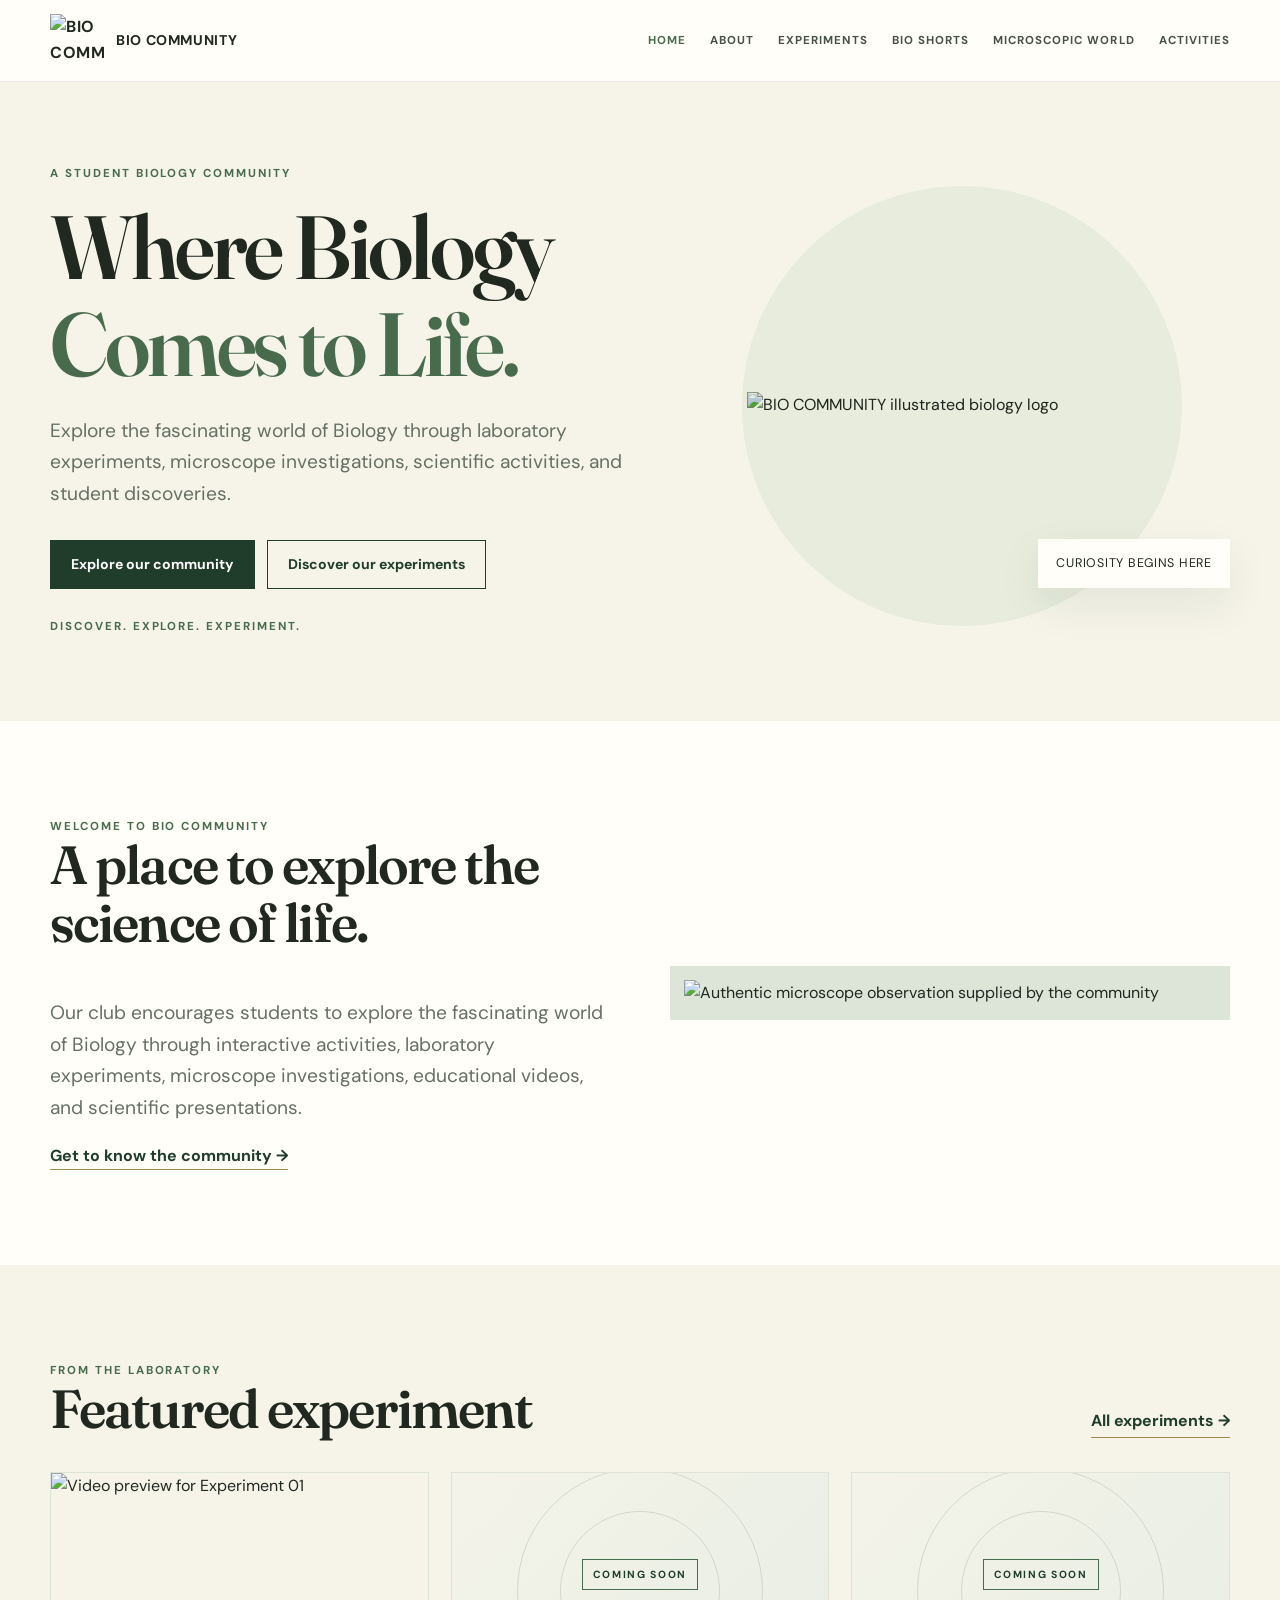
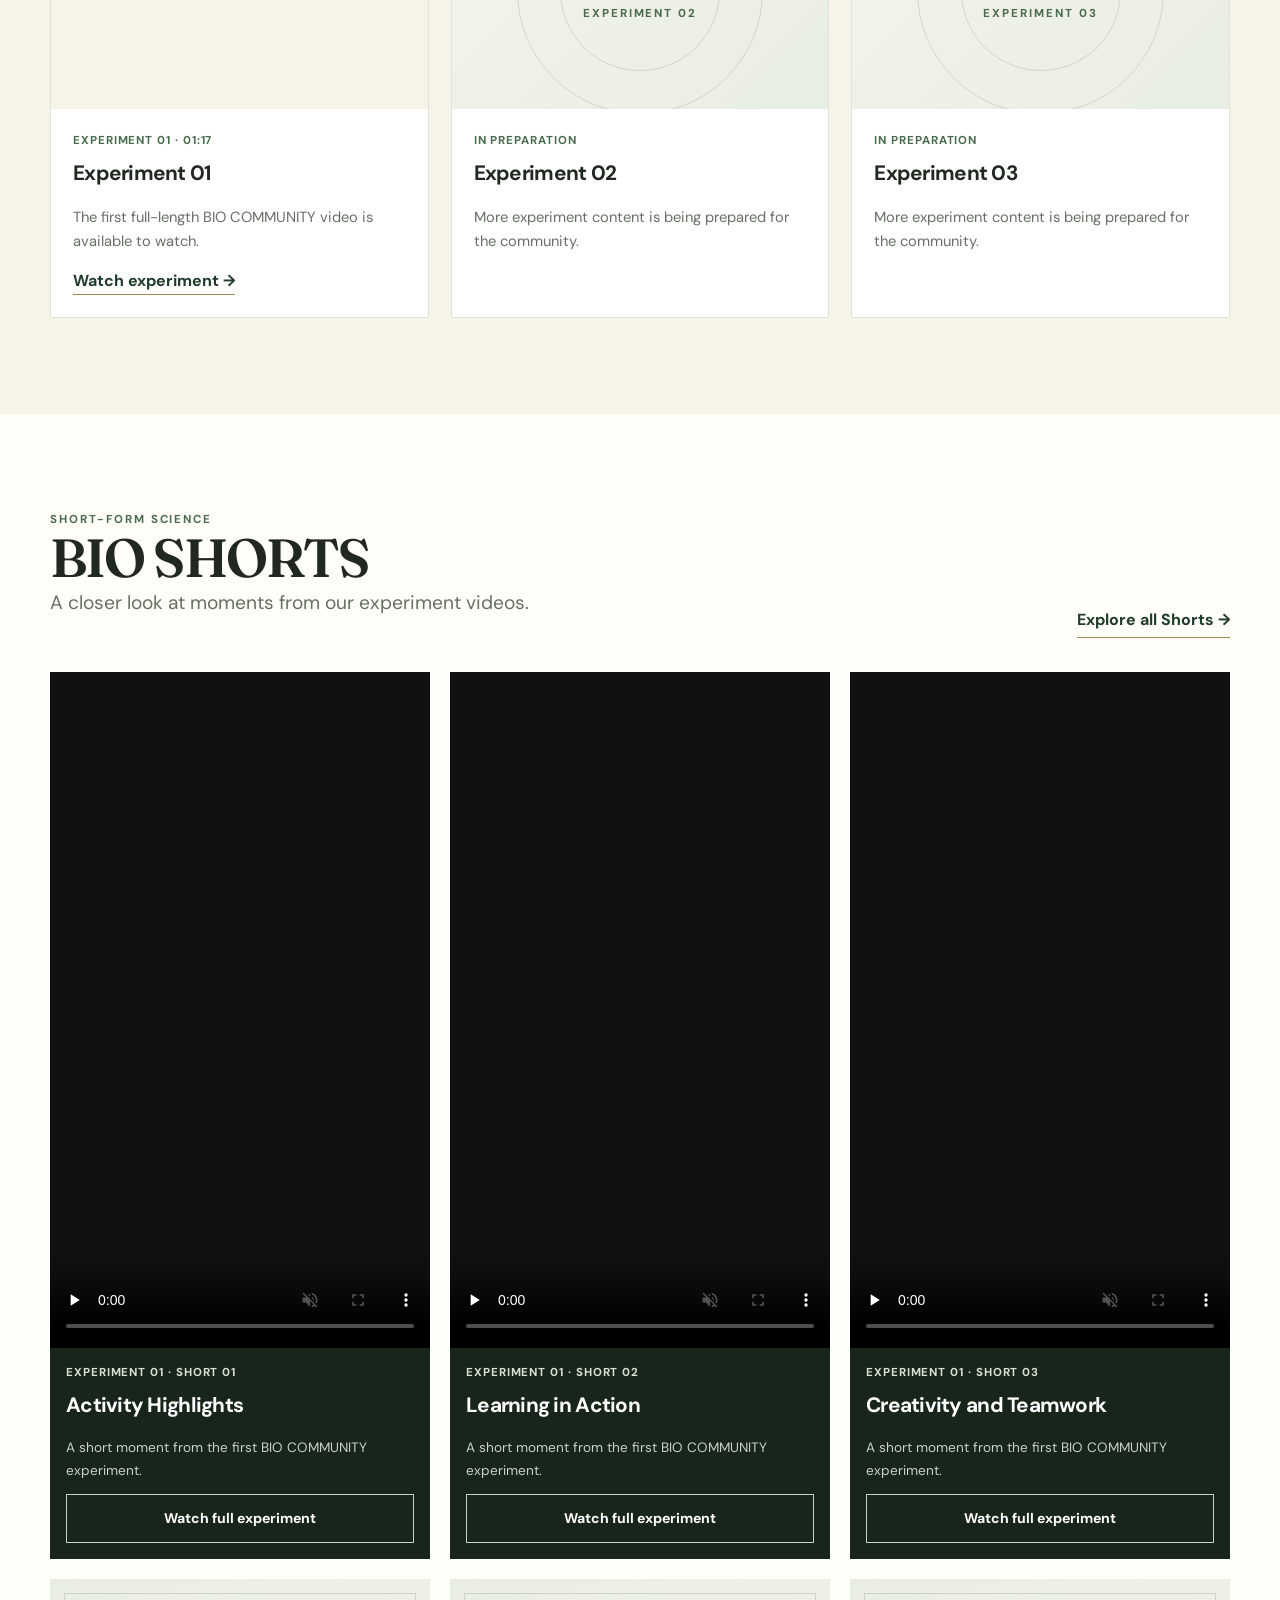
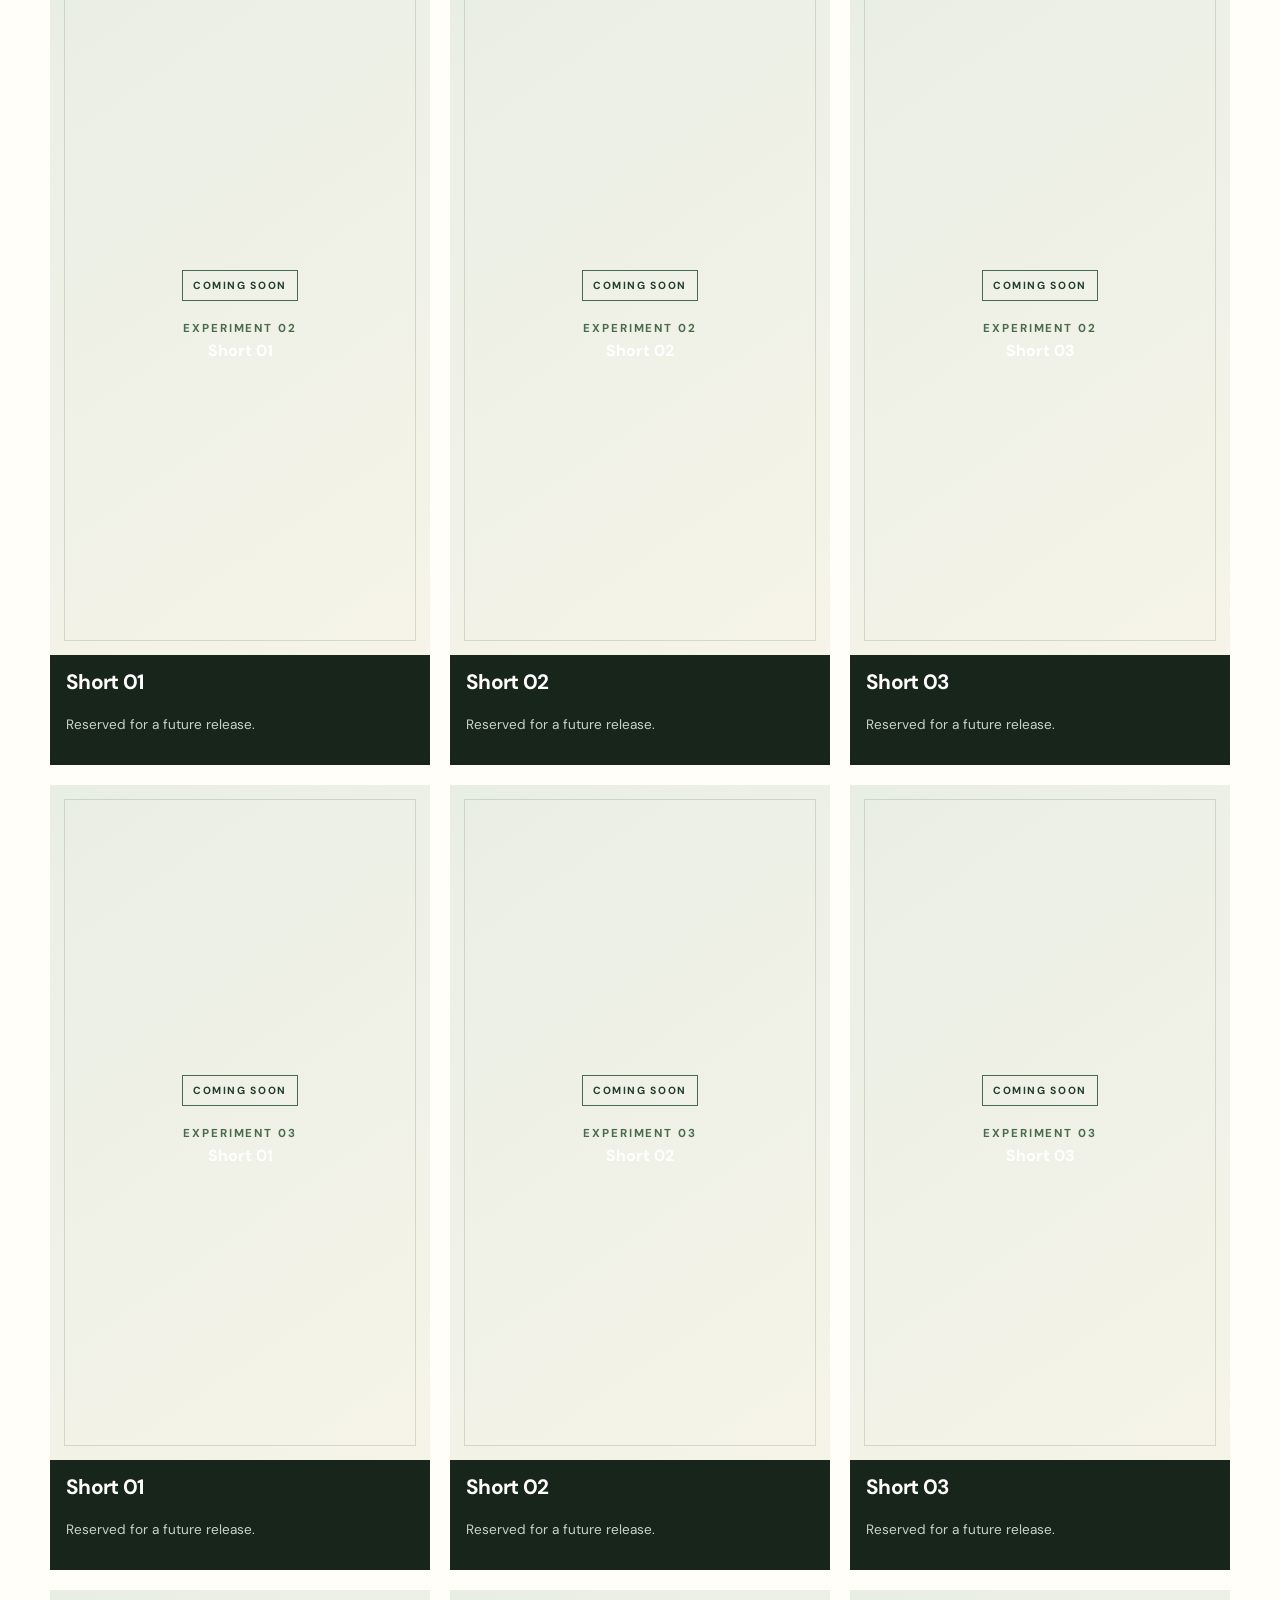
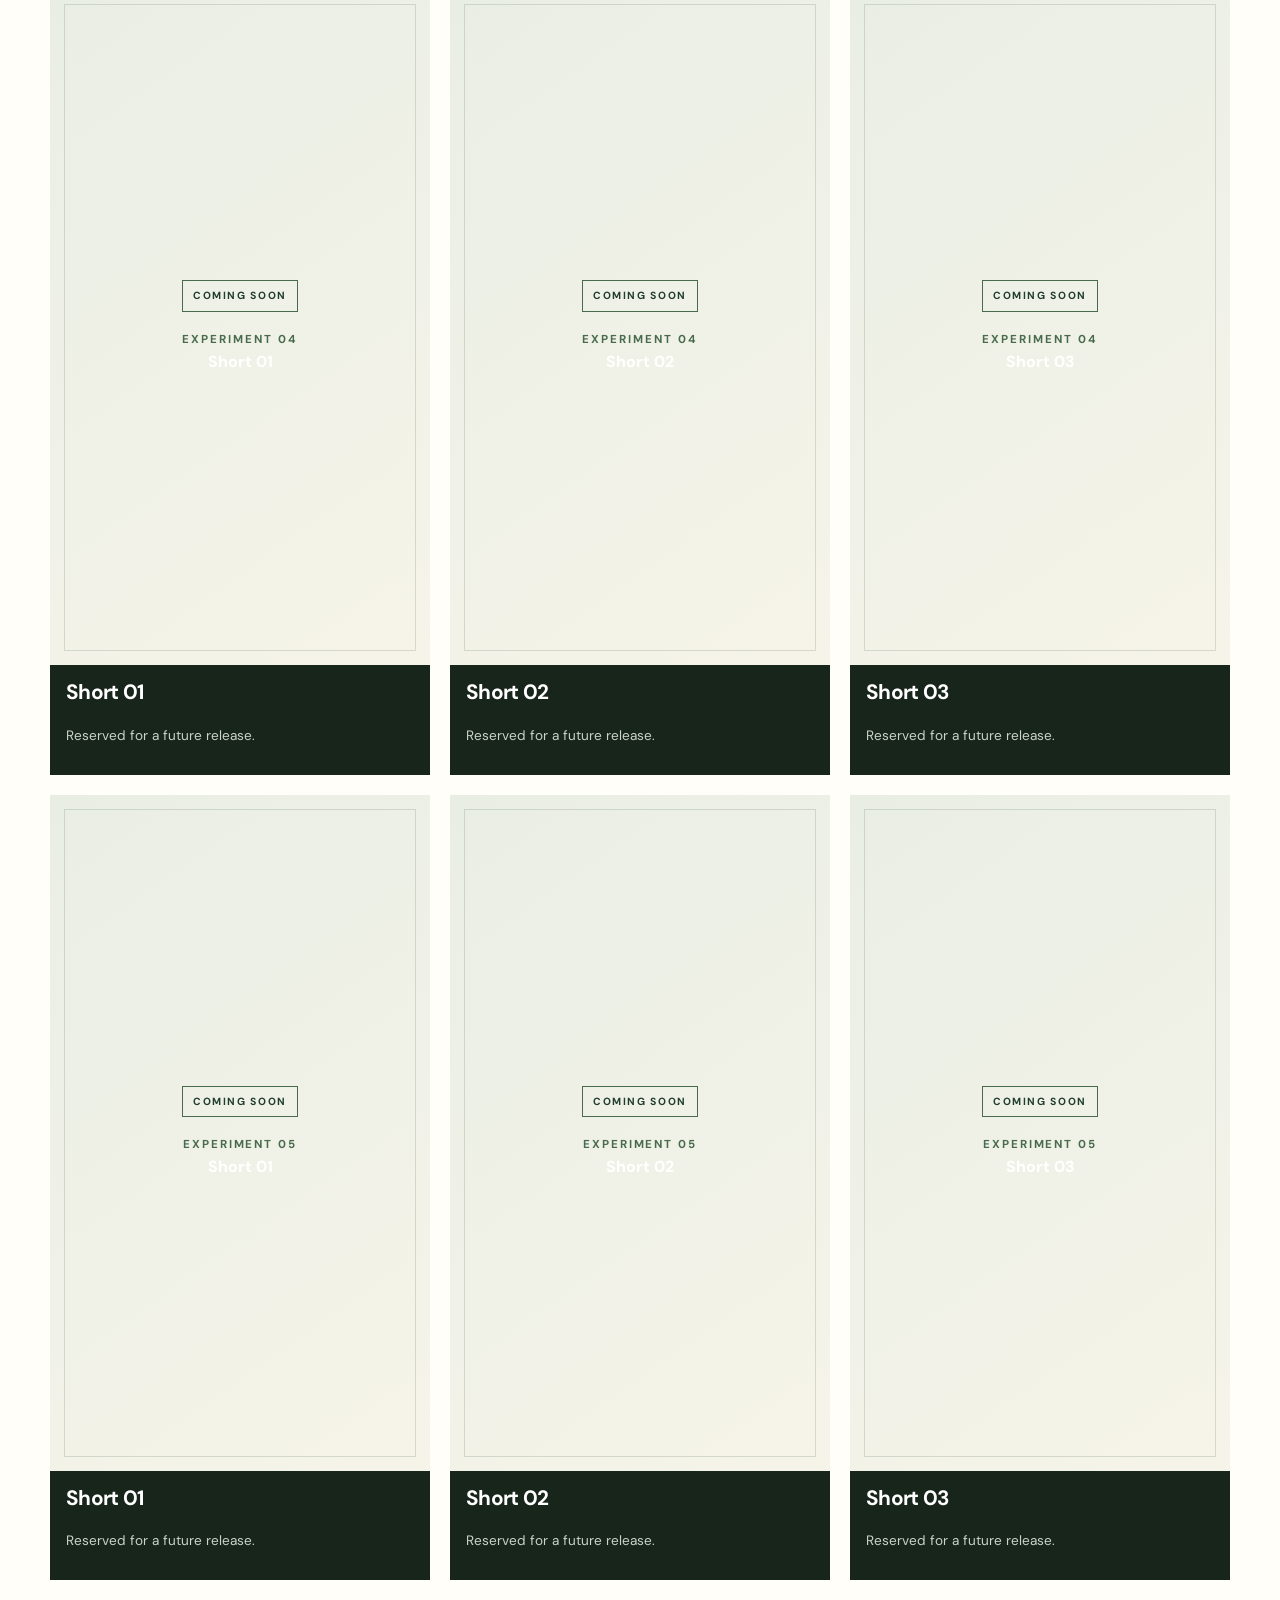
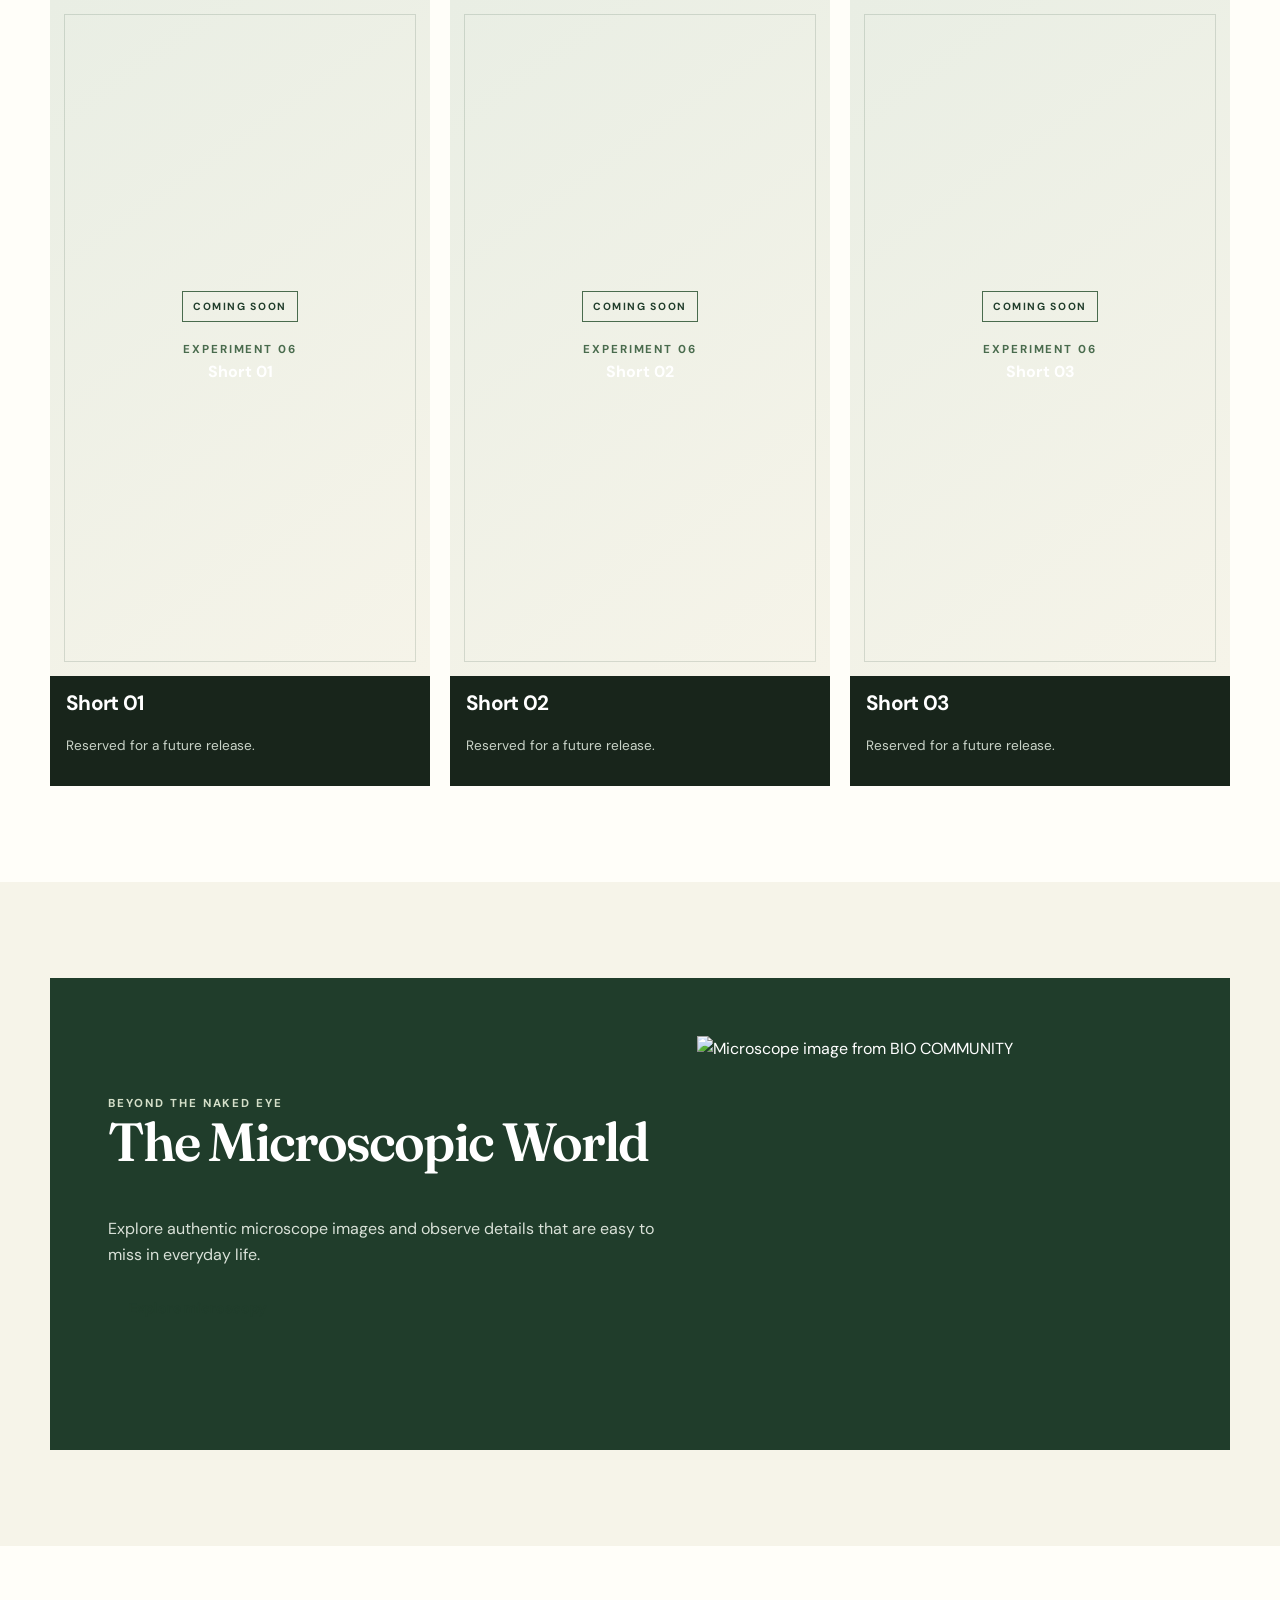
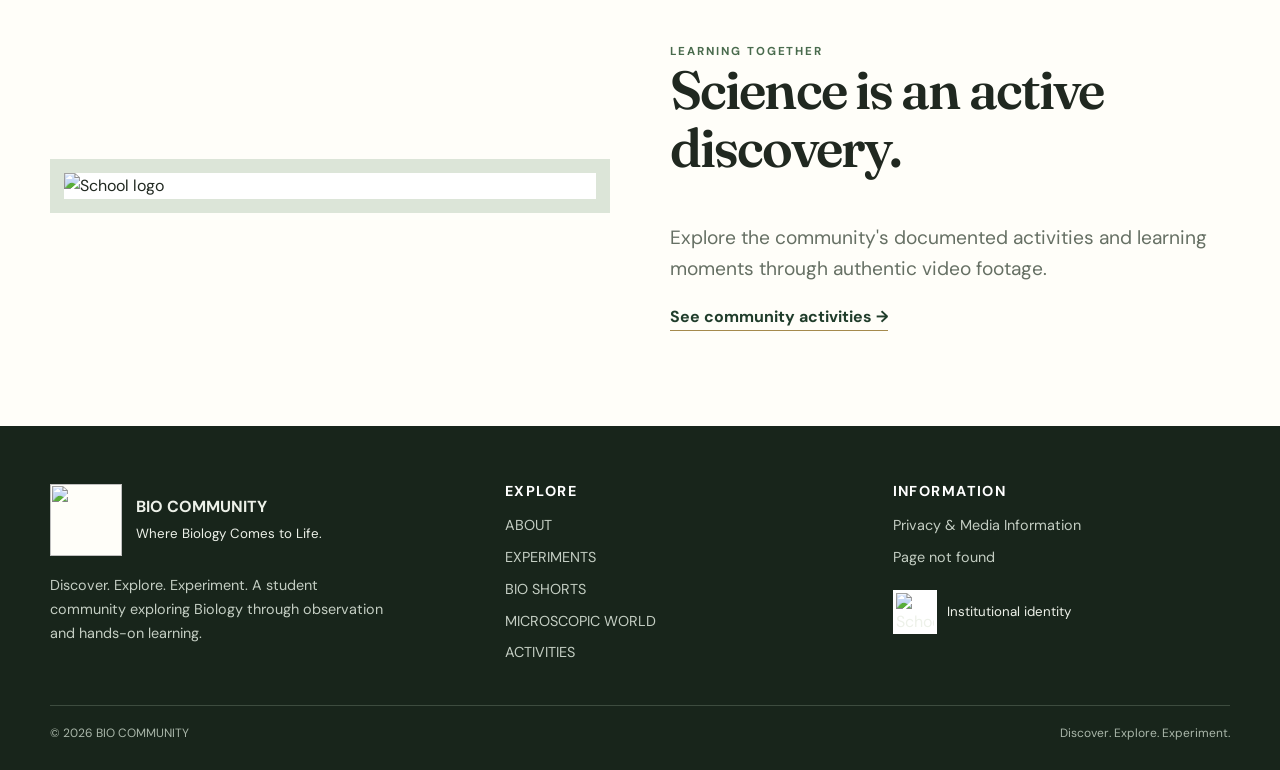
==== index.html @ 03a55653 "Add files via upload" ====
<!doctype html>
<html lang="en" data-root=".">
<head>
<meta charset="utf-8"><meta name="viewport" content="width=device-width, initial-scale=1, viewport-fit=cover">
<title>Where Biology Comes to Life | BIO COMMUNITY</title><meta name="description" content="Explore BIO COMMUNITY through experiments, microscope investigations, educational videos, and student activities.">
<meta name="theme-color" content="#203d2b"><meta property="og:type" content="website"><meta property="og:title" content="Where Biology Comes to Life | BIO COMMUNITY"><meta property="og:description" content="Explore BIO COMMUNITY through experiments, microscope investigations, educational videos, and student activities."><meta property="og:image" content="./assets/images/branding/bio-community-logo.jpg">
<link rel="icon" href="./assets/images/branding/bio-community-logo.jpg"><link rel="stylesheet" href="./css/style.css">
<script defer src="./js/main.js"></script>
</head><body data-page="home"><main id="main">
<section class="hero"><div class="container hero-grid"><div><div class="eyebrow">A student biology community</div><h1>Where Biology <em>Comes to Life.</em></h1><p class="lead">Explore the fascinating world of Biology through laboratory experiments, microscope investigations, scientific activities, and student discoveries.</p><div class="hero-actions"><a class="btn" href="./about.html">Explore our community</a><a class="btn secondary" href="./experiments.html">Discover our experiments</a></div><p class="eyebrow" style="margin-top:28px">Discover. Explore. Experiment.</p></div><div class="hero-art"><img src="./assets/images/branding/bio-community-logo.jpg" alt="BIO COMMUNITY illustrated biology logo"><div class="hero-note">Curiosity begins here</div></div></div></section>
<section class="section"><div class="container split"><div><div class="eyebrow">Welcome to BIO COMMUNITY</div><h2>A place to explore the science of life.</h2><p class="lead">Our club encourages students to explore the fascinating world of Biology through interactive activities, laboratory experiments, microscope investigations, educational videos, and scientific presentations.</p><a class="text-link" href="./about.html">Get to know the community →</a></div><div class="image-frame"><img src="./assets/images/microscopy/microscope-observation-01.jpeg" alt="Authentic microscope observation supplied by the community" loading="lazy"></div></div></section>
<section class="section" style="background:var(--ivory)"><div class="container"><div class="section-head"><div><div class="eyebrow">From the laboratory</div><h2>Featured experiment</h2></div><a class="text-link" href="./experiments.html">All experiments →</a></div><div id="featured-experiments" class="card-grid" data-render-error>Loading experiment library…</div></div></section>
<section class="section"><div class="container"><div class="section-head"><div><div class="eyebrow">Short-form science</div><h2>BIO SHORTS</h2><p class="lead">A closer look at moments from our experiment videos.</p></div><a class="text-link" href="./shorts.html">Explore all Shorts →</a></div><div id="home-shorts" class="shorts-row"></div></div></section>
<section class="section" style="background:var(--ivory)"><div class="container feature-panel"><div><div class="eyebrow">Beyond the naked eye</div><h2>The Microscopic World</h2><p>Explore authentic microscope images and observe details that are easy to miss in everyday life.</p><a class="btn secondary" href="./microscopy.html">Explore microscopy</a></div><img src="./assets/images/microscopy/microscope-observation-02.jpeg" alt="Microscope image from BIO COMMUNITY" loading="lazy"></div></section>
<section class="section"><div class="container split"><div class="image-frame"><img src="./assets/images/branding/school-logo.jpg" alt="School logo" loading="lazy" style="object-fit:contain;background:white;max-height:360px"></div><div><div class="eyebrow">Learning together</div><h2>Science is an active discovery.</h2><p class="lead">Explore the community's documented activities and learning moments through authentic video footage.</p><a class="text-link" href="./activities.html">See community activities →</a></div></div></section>
</main></body></html>
---- css/style.css ----
@import url('https://fonts.googleapis.com/css2?family=DM+Sans:wght@400;500;600;700&family=Fraunces:opsz,wght@9..144,500;9..144,600;9..144,700&display=swap');
:root{--forest:#203d2b;--green:#496b4d;--sage:#dce5d8;--ivory:#f6f4e9;--paper:#fffef9;--ink:#202820;--muted:#667064;--line:#dfe4d8;--gold:#a58a4d;--radius:22px;--serif:"Fraunces",Georgia,serif;--sans:"DM Sans",Arial,sans-serif;--max:1180px;--shadow:0 16px 44px rgba(28,48,32,.08)}
*{box-sizing:border-box}html{scroll-behavior:smooth;scroll-padding-top:100px}body{margin:0;background:var(--paper);color:var(--ink);font-family:var(--sans);line-height:1.65;-webkit-font-smoothing:antialiased}img,video{max-width:100%;display:block}img{height:auto}a{color:inherit;text-decoration:none}button{font:inherit}.skip-link{position:absolute;left:12px;top:-60px;background:var(--forest);color:white;padding:12px 18px;z-index:1000}.skip-link:focus{top:12px}.container{width:min(var(--max),calc(100% - 48px));margin-inline:auto}.eyebrow{font-size:.72rem;letter-spacing:.17em;text-transform:uppercase;font-weight:700;color:var(--green)}h1,h2,h3,p{margin-top:0}h1,h2,h3{line-height:1.08;letter-spacing:-.035em}h1,h2{font-family:var(--serif);font-weight:600}h1{font-size:clamp(3rem,7vw,6.8rem);max-width:900px}h2{font-size:clamp(2.1rem,4.2vw,4rem)}h3{font-size:1.3rem}.lead{font-size:clamp(1.05rem,1.5vw,1.25rem);color:var(--muted);max-width:650px}.muted{color:var(--muted)}.section{padding:96px 0}.section-head{display:flex;justify-content:space-between;align-items:end;gap:28px;margin-bottom:34px}.section-head h2{margin-bottom:0}.btn{display:inline-flex;align-items:center;justify-content:center;gap:10px;min-height:48px;padding:12px 20px;border:1px solid var(--forest);background:var(--forest);color:white;font-weight:700;font-size:.88rem;transition:transform .2s,background .2s,color .2s}.btn:hover{background:var(--green);transform:translateY(-2px)}.btn:active{transform:scale(.97)}.btn.secondary{background:transparent;color:var(--forest)}.btn.secondary:hover{background:var(--sage)}.text-link{font-weight:700;color:var(--forest);border-bottom:1px solid var(--gold);padding-bottom:3px}.site-header{height:82px;position:sticky;top:0;z-index:50;background:rgba(255,254,249,.94);backdrop-filter:blur(12px);border-bottom:1px solid rgba(32,61,43,.1)}.header-inner{height:100%;display:flex;align-items:center;justify-content:space-between;gap:24px}.brand{display:flex;align-items:center;gap:12px;font-weight:700;letter-spacing:.04em}.brand img{width:54px;height:54px;object-fit:contain}.brand span{font-size:.88rem}.nav{display:flex;align-items:center;gap:24px}.nav a{font-size:.72rem;font-weight:700;letter-spacing:.09em;color:#465247}.nav a:hover,.nav a[aria-current=page]{color:var(--green)}.menu-toggle{display:none;background:none;border:1px solid var(--line);width:46px;height:44px;color:var(--forest)}.hero{padding:82px 0 74px;background:var(--ivory);position:relative;overflow:hidden}.hero-grid{display:grid;grid-template-columns:1.05fr .95fr;align-items:center;gap:50px}.hero h1{margin:16px 0 22px}.hero h1 em{font-style:normal;color:var(--green)}.hero-actions{display:flex;flex-wrap:wrap;gap:12px;margin-top:30px}.hero-art{position:relative;min-height:420px;display:grid;place-items:center}.hero-art:before{content:"";position:absolute;width:min(100%,440px);aspect-ratio:1;border-radius:50%;background:#e7ecdc}.hero-art img{position:relative;width:min(100%,430px);mix-blend-mode:multiply}.hero-note{position:absolute;right:0;bottom:28px;background:var(--paper);padding:14px 18px;box-shadow:var(--shadow);font-size:.78rem;letter-spacing:.06em;text-transform:uppercase}.split{display:grid;grid-template-columns:1fr 1fr;gap:60px;align-items:center}.image-frame{background:var(--sage);padding:14px}.image-frame img{width:100%;max-height:480px;object-fit:cover}.feature-panel{background:var(--forest);color:white;padding:clamp(28px,5vw,58px);display:grid;grid-template-columns:1fr .85fr;gap:30px;align-items:center}.feature-panel .eyebrow{color:#d4dfc9}.feature-panel p{color:#d9e1d8}.feature-panel img{width:100%;aspect-ratio:4/3;object-fit:cover}.card-grid{display:grid;grid-template-columns:repeat(3,minmax(0,1fr));gap:22px}.card{border:1px solid var(--line);background:white;min-width:0;transition:transform .22s,box-shadow .22s}.card:hover{transform:translateY(-4px);box-shadow:var(--shadow)}.card-media{aspect-ratio:16/10;background:var(--ivory);overflow:hidden}.card-media img,.card-media video{width:100%;height:100%;object-fit:cover}.card-body{padding:22px}.card-body p{color:var(--muted);font-size:.92rem}.card-meta{display:flex;gap:12px;flex-wrap:wrap;font-size:.72rem;letter-spacing:.08em;text-transform:uppercase;color:var(--green);font-weight:700;margin-bottom:12px}.coming{background:linear-gradient(135deg,#f4f3e9,#e8eee4);position:relative;display:grid;place-items:center;overflow:hidden}.coming:before,.coming:after{content:"";position:absolute;border:1px solid rgba(32,61,43,.14);border-radius:50%;width:65%;aspect-ratio:1}.coming:after{width:42%}.coming-inner{position:relative;text-align:center;z-index:1;padding:22px}.coming-label{display:inline-block;border:1px solid var(--green);padding:6px 10px;font-size:.65rem;letter-spacing:.16em;text-transform:uppercase;color:var(--forest);font-weight:700}.shorts-row{display:grid;grid-template-columns:repeat(3,1fr);gap:20px}.short-card{background:#18251b;color:white;position:relative;overflow:hidden}.short-card video{width:100%;aspect-ratio:9/16;object-fit:cover;background:#111}.short-info{padding:16px}.short-info p{color:#c9d3c8;font-size:.85rem;margin-bottom:12px}.short-card .btn{width:100%;min-height:42px;background:transparent;border-color:#c7d3c6}.page-hero{padding:78px 0 58px;background:var(--ivory)}.page-hero h1{font-size:clamp(2.8rem,6vw,5.5rem);margin:14px 0}.page-hero .lead{max-width:760px}.prose{max-width:760px}.prose p,.prose li{color:var(--muted)}.content-list{display:grid;grid-template-columns:repeat(2,1fr);gap:20px}.content-item{padding:24px;border-top:2px solid var(--green);background:var(--ivory)}.content-item p{margin-bottom:0;color:var(--muted)}.specimen-grid{display:grid;grid-template-columns:repeat(3,1fr);gap:20px}.specimen{border:1px solid var(--line);background:white}.specimen img{width:100%;height:280px;object-fit:contain;background:#111}.specimen .card-body{padding:18px}.gallery-trigger{border:0;padding:0;width:100%;cursor:zoom-in;background:none}.modal{position:fixed;inset:0;background:rgba(10,18,12,.9);z-index:100;display:none;align-items:center;justify-content:center;padding:24px}.modal[aria-hidden=false]{display:flex}.modal img{max-width:min(92vw,1100px);max-height:82vh;object-fit:contain}.modal-close{position:absolute;right:22px;top:22px;background:white;border:0;width:48px;height:48px;font-size:1.5rem;cursor:pointer}.modal-caption{position:absolute;bottom:18px;color:white}.video-wrap{background:#101510;max-width:100%;}.video-wrap video{width:100%;max-height:72vh;object-fit:contain}.detail-grid{display:grid;grid-template-columns:minmax(0,1.5fr) minmax(250px,.7fr);gap:36px}.detail-main{min-width:0}.detail-aside{background:var(--ivory);padding:24px;height:max-content}.accordion{border-top:1px solid var(--line)}.accordion details{border-bottom:1px solid var(--line);padding:18px 0}.accordion summary{cursor:pointer;font-weight:700;color:var(--forest)}.accordion details p{padding-top:12px;color:var(--muted)}.shorts-feed{display:grid;grid-template-columns:repeat(3,minmax(0,1fr));gap:28px}.short-group{grid-column:1/-1;border-bottom:1px solid var(--line);padding:12px 0 8px;display:flex;justify-content:space-between;align-items:center}.short-placeholder{aspect-ratio:9/16;display:grid;place-items:center;background:linear-gradient(145deg,#e9eee4,#f6f4e9);text-align:center;padding:18px;position:relative}.short-placeholder:before{content:"";position:absolute;inset:14px;border:1px solid rgba(32,61,43,.15)}.short-placeholder>*{position:relative}.site-footer{background:#18251b;color:#edf1e9;padding:58px 0 26px}.footer-grid{display:grid;grid-template-columns:1.2fr 1fr 1fr;gap:50px}.footer-brand{display:flex;align-items:center;gap:14px}.footer-brand img{width:72px;height:72px;object-fit:contain;background:#fffef9}.site-footer p,.site-footer a{color:#c4cec3;font-size:.9rem}.site-footer h3{font-size:.9rem;letter-spacing:.1em;text-transform:uppercase;color:white}.footer-links{display:grid;gap:8px}.footer-bottom{border-top:1px solid #3d4c3f;margin-top:40px;padding-top:18px;font-size:.75rem;color:#aab7aa;display:flex;justify-content:space-between;gap:20px}.school-mark{width:44px;height:44px;object-fit:contain;background:white;padding:3px}.notice{padding:16px 18px;background:#eef2e9;border-left:3px solid var(--green);color:#4f5d50;font-size:.9rem}.activity-video{width:100%;aspect-ratio:9/16;object-fit:cover;background:#111}.top-link{position:fixed;right:20px;bottom:20px;z-index:30;width:46px;height:46px;background:var(--forest);color:white;border:0;display:none;cursor:pointer}.top-link.visible{display:block}.empty-state{padding:50px 24px;text-align:center;background:var(--ivory)}:focus-visible{outline:3px solid var(--gold);outline-offset:3px}
@media(max-width:900px){.nav{gap:13px}.nav a{font-size:.64rem}.hero-grid{gap:24px}.hero-art{min-height:340px}.card-grid{grid-template-columns:repeat(2,1fr)}.feature-panel{grid-template-columns:1fr 1fr}.shorts-feed{gap:16px}.footer-grid{gap:25px}}
@media(max-width:700px){.container{width:min(100% - 34px,var(--max))}.site-header{height:72px}.brand img{width:48px;height:48px}.menu-toggle{display:block}.nav{display:none;position:absolute;top:71px;left:0;right:0;background:var(--paper);padding:18px 24px 24px;border-bottom:1px solid var(--line);flex-direction:column;align-items:stretch;gap:0}.nav.open{display:flex}.nav a{padding:13px 0;border-bottom:1px solid var(--line);font-size:.76rem}.hero{padding:56px 0 48px}.hero-grid,.split,.detail-grid{grid-template-columns:1fr}.hero-art{min-height:280px;order:-1}.hero-art img{width:min(78%,320px)}.hero-note{right:2%;bottom:0}.section{padding:66px 0}.section-head{display:block}.section-head .text-link{display:inline-block;margin-top:18px}.feature-panel{grid-template-columns:1fr;padding:28px}.feature-panel img{max-height:240px}.card-grid,.specimen-grid,.content-list{grid-template-columns:1fr}.shorts-row{gap:10px}.short-info{padding:10px}.short-info h3{font-size:.94rem}.short-info p{font-size:.72rem}.short-card .btn{font-size:.68rem;padding:8px 5px}.page-hero{padding:58px 0 42px}.shorts-feed{grid-template-columns:repeat(2,minmax(0,1fr));gap:14px}.short-group{grid-column:1/-1}.footer-grid{grid-template-columns:1fr 1fr}.footer-grid>div:first-child{grid-column:1/-1}.footer-bottom{display:block}.footer-bottom span{display:block;margin-top:8px}.specimen img{height:250px}}
@media(max-width:390px){.shorts-feed{grid-template-columns:1fr}.shorts-row{grid-template-columns:1fr}.short-card{display:grid;grid-template-columns:.8fr 1fr}.short-card video{height:100%;aspect-ratio:9/16}.hero-actions .btn{width:100%}}
@media(prefers-reduced-motion:reduce){*,*::before,*::after{scroll-behavior:auto!important;animation-duration:.01ms!important;transition-duration:.01ms!important}}
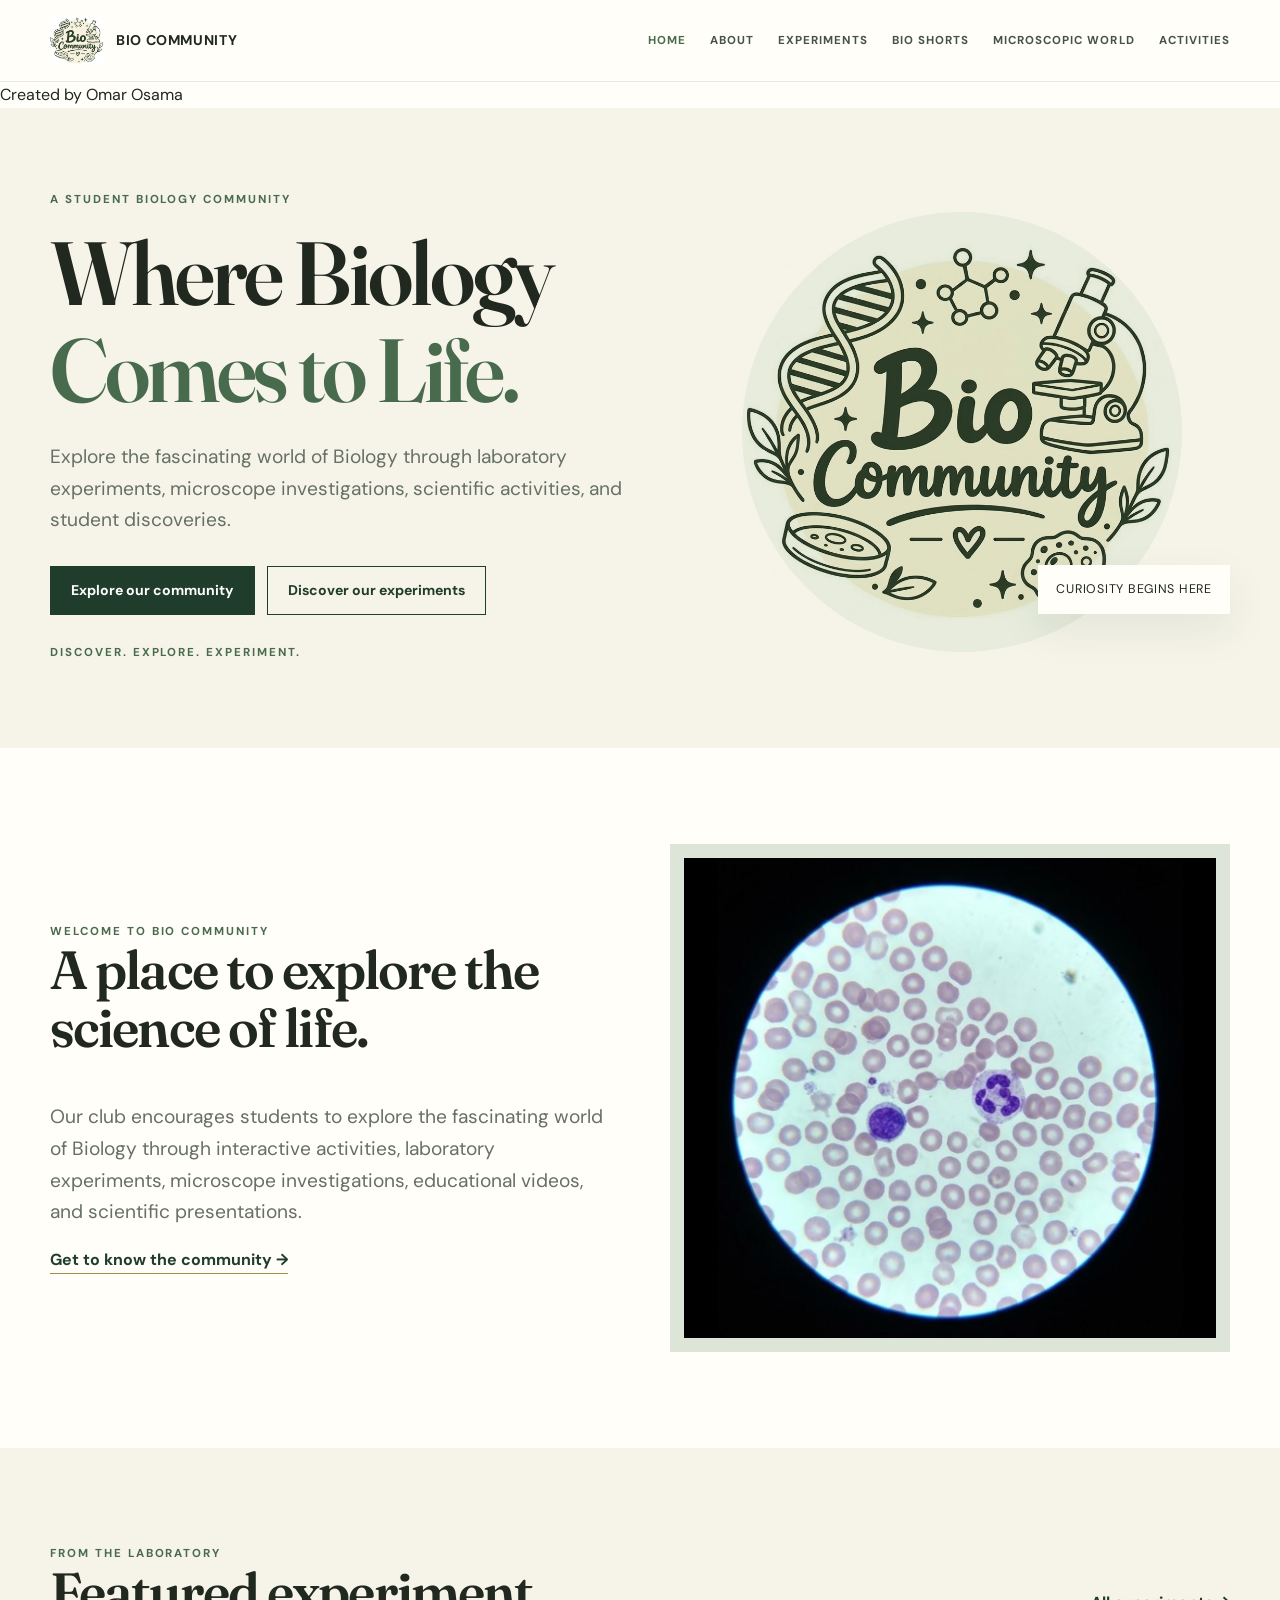
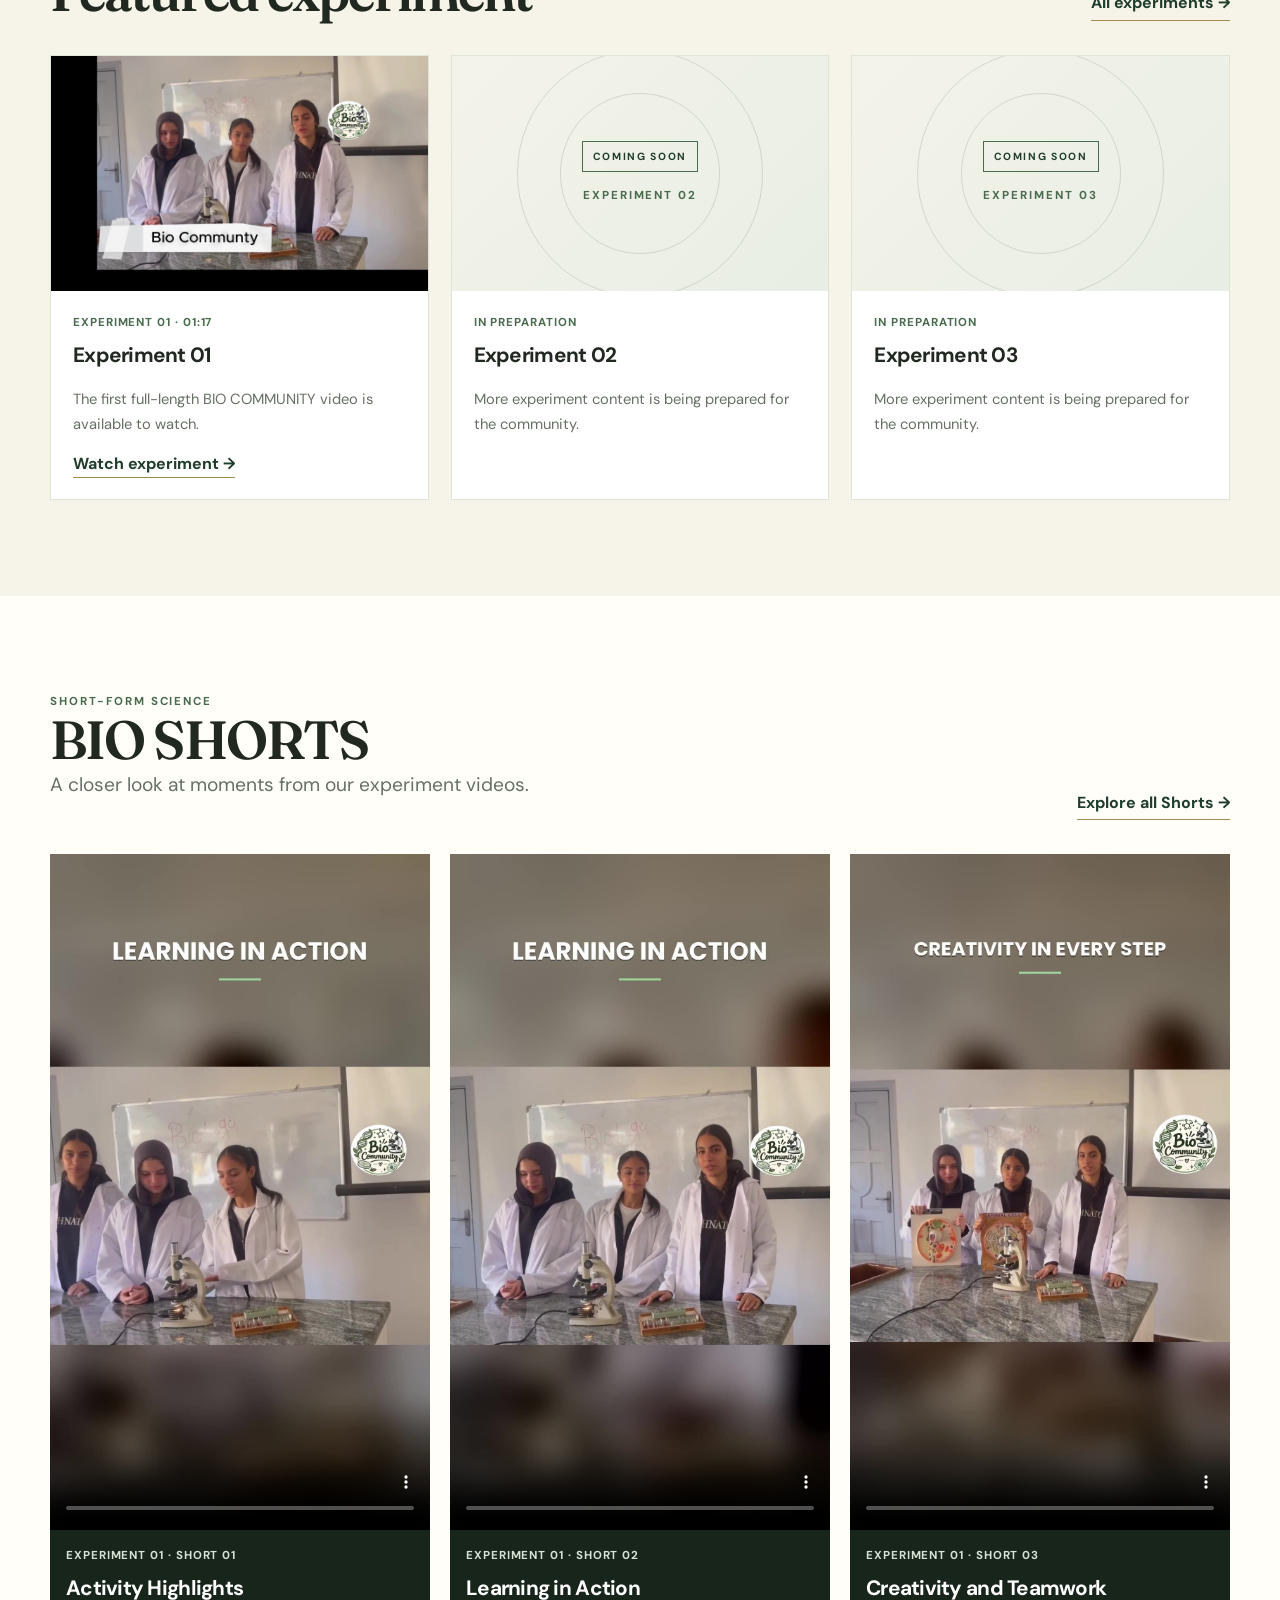
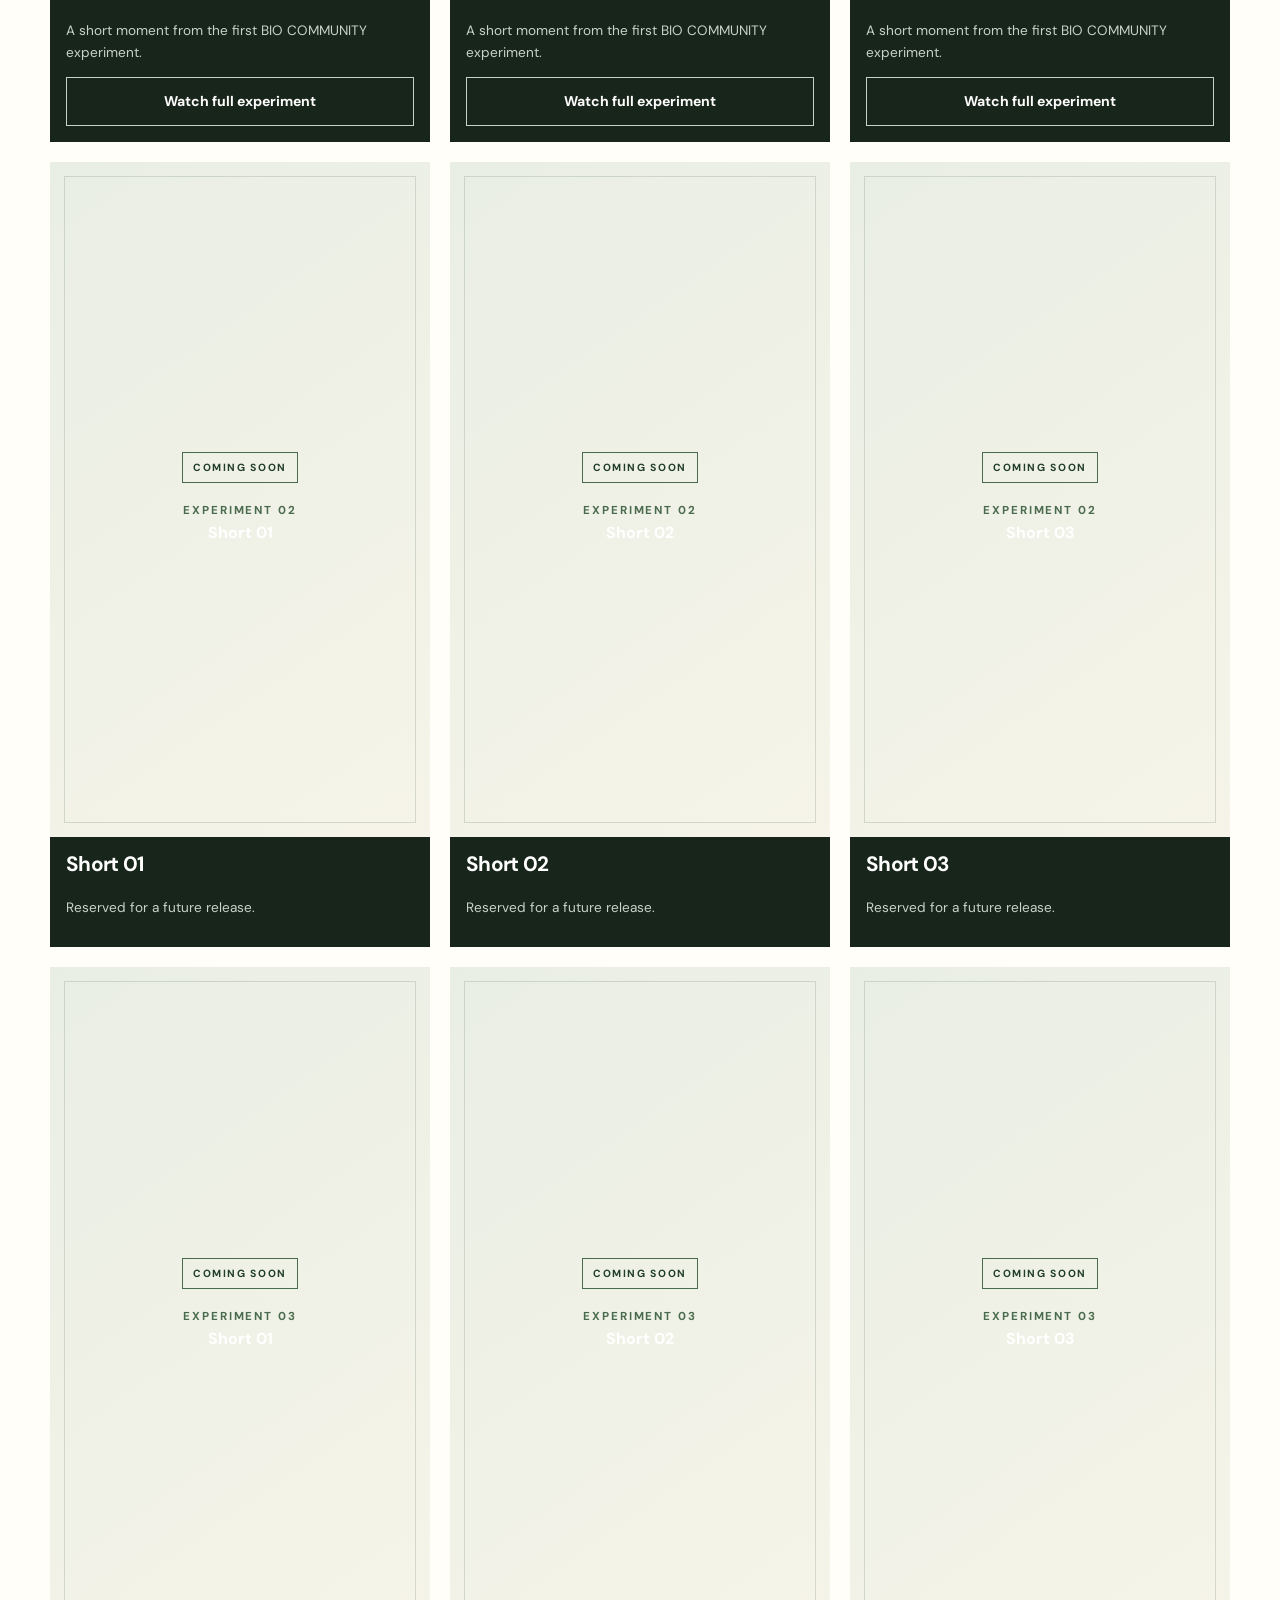
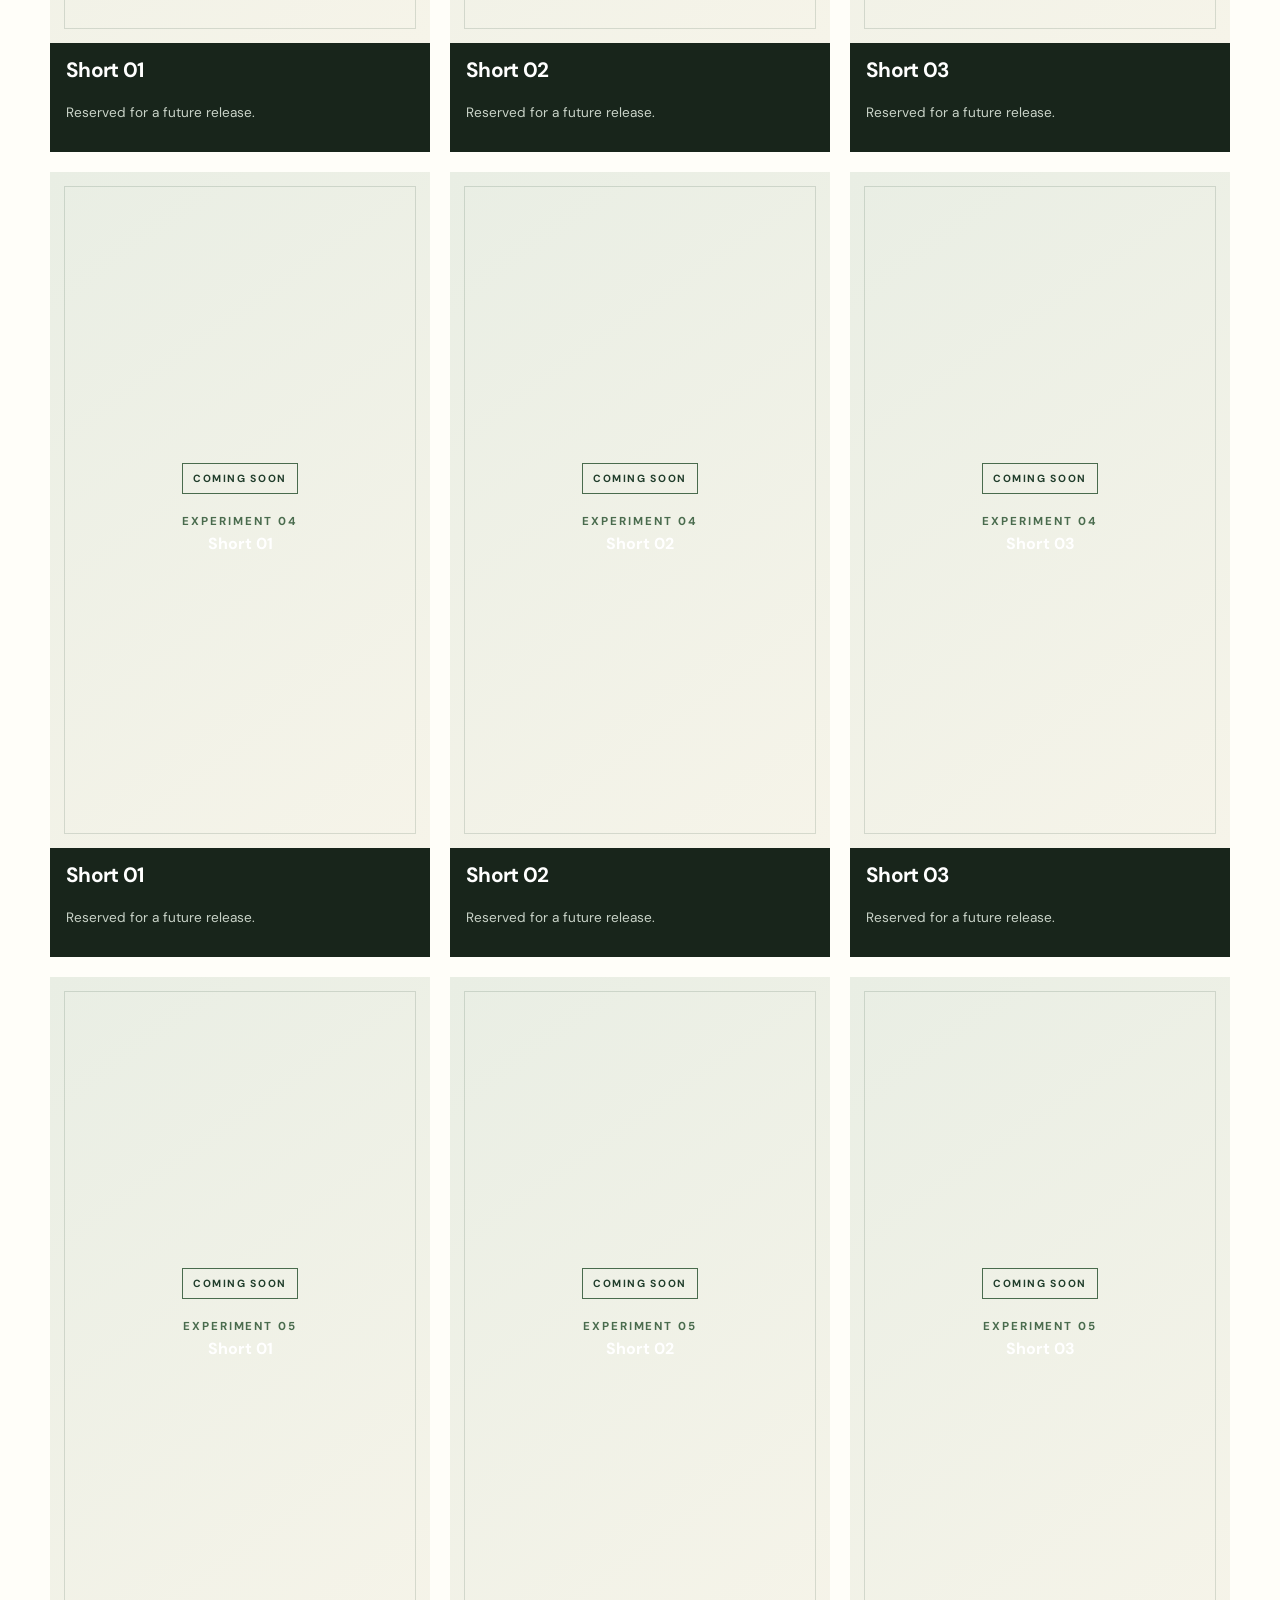
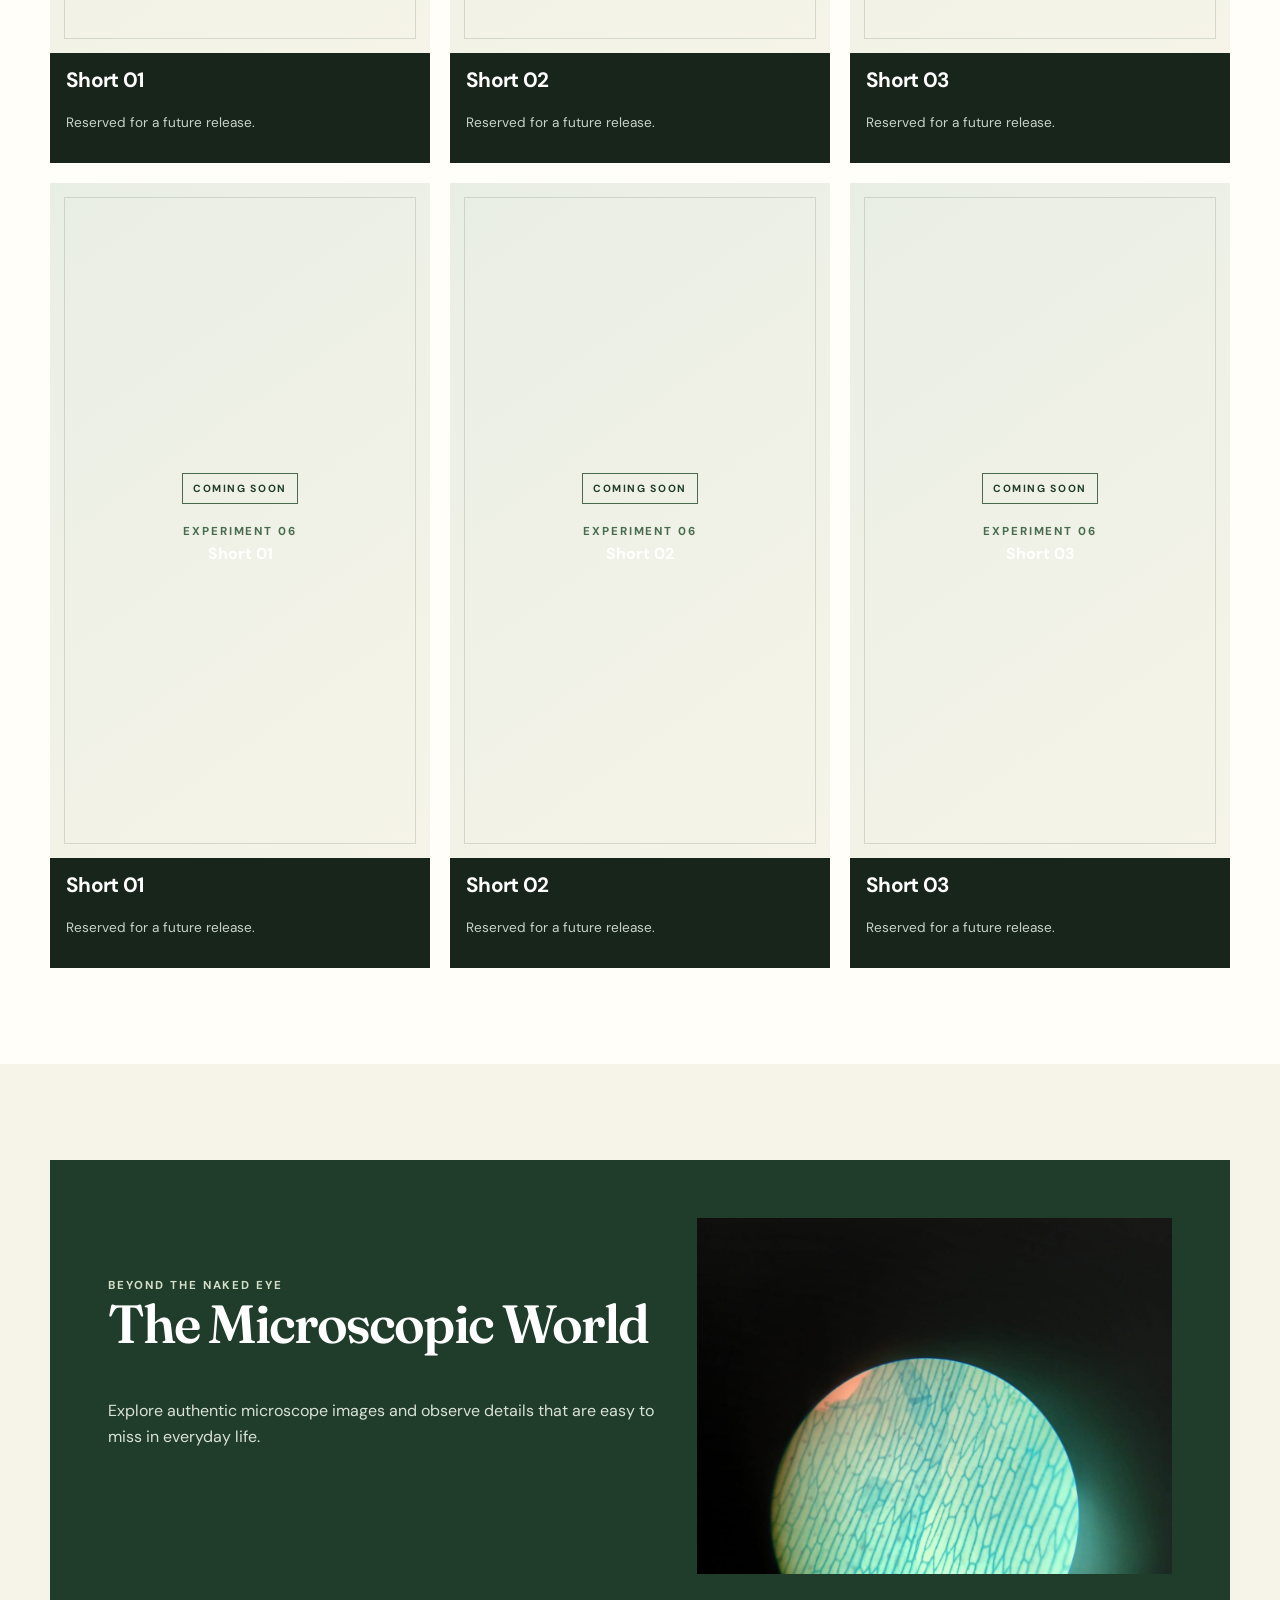
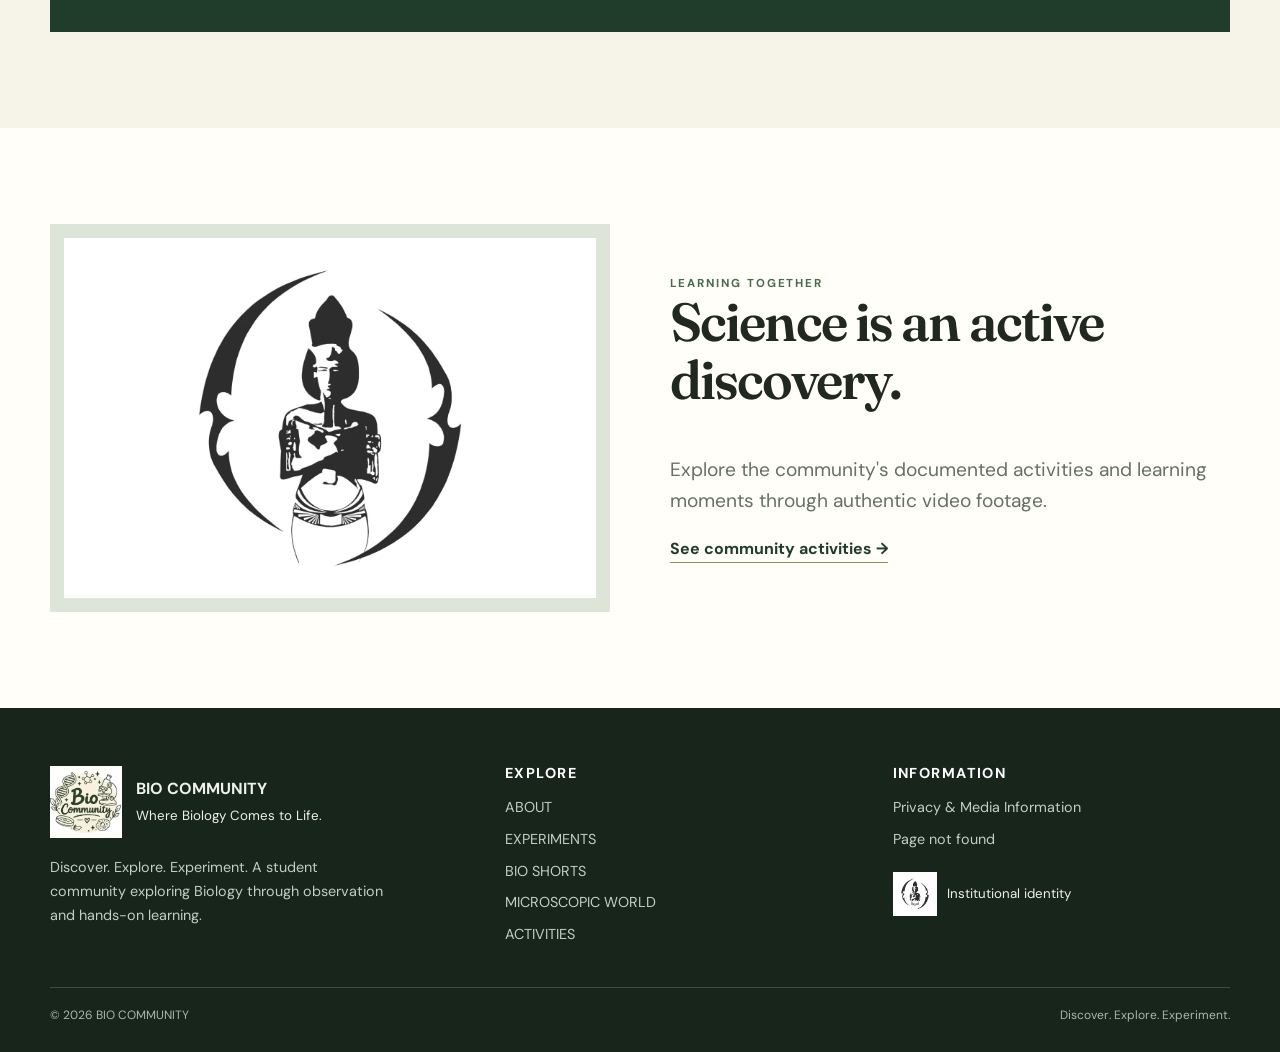
==== commit e0b101ee: "Add developer credit to index.html Added developer credit section with a link to Omar Osama's GitHub" ====
--- a/index.html
+++ b/index.html
@@ -1,6 +1,14 @@
 <!doctype html>
 <html lang="en" data-root=".">
 <head>
+  <div class="developer-credit">
+  Created by
+  <a href="https://omar-osama-ali.github.io/"
+     target="_blank"
+     rel="noopener noreferrer">
+    Omar Osama
+  </a>
+</div>
 <meta charset="utf-8"><meta name="viewport" content="width=device-width, initial-scale=1, viewport-fit=cover">
 <title>Where Biology Comes to Life | BIO COMMUNITY</title><meta name="description" content="Explore BIO COMMUNITY through experiments, microscope investigations, educational videos, and student activities.">
 <meta name="theme-color" content="#203d2b"><meta property="og:type" content="website"><meta property="og:title" content="Where Biology Comes to Life | BIO COMMUNITY"><meta property="og:description" content="Explore BIO COMMUNITY through experiments, microscope investigations, educational videos, and student activities."><meta property="og:image" content="./assets/images/branding/bio-community-logo.jpg">
@@ -13,4 +21,4 @@
 <section class="section"><div class="container"><div class="section-head"><div><div class="eyebrow">Short-form science</div><h2>BIO SHORTS</h2><p class="lead">A closer look at moments from our experiment videos.</p></div><a class="text-link" href="./shorts.html">Explore all Shorts →</a></div><div id="home-shorts" class="shorts-row"></div></div></section>
 <section class="section" style="background:var(--ivory)"><div class="container feature-panel"><div><div class="eyebrow">Beyond the naked eye</div><h2>The Microscopic World</h2><p>Explore authentic microscope images and observe details that are easy to miss in everyday life.</p><a class="btn secondary" href="./microscopy.html">Explore microscopy</a></div><img src="./assets/images/microscopy/microscope-observation-02.jpeg" alt="Microscope image from BIO COMMUNITY" loading="lazy"></div></section>
 <section class="section"><div class="container split"><div class="image-frame"><img src="./assets/images/branding/school-logo.jpg" alt="School logo" loading="lazy" style="object-fit:contain;background:white;max-height:360px"></div><div><div class="eyebrow">Learning together</div><h2>Science is an active discovery.</h2><p class="lead">Explore the community's documented activities and learning moments through authentic video footage.</p><a class="text-link" href="./activities.html">See community activities →</a></div></div></section>
-</main></body></html>+</main></body></html>
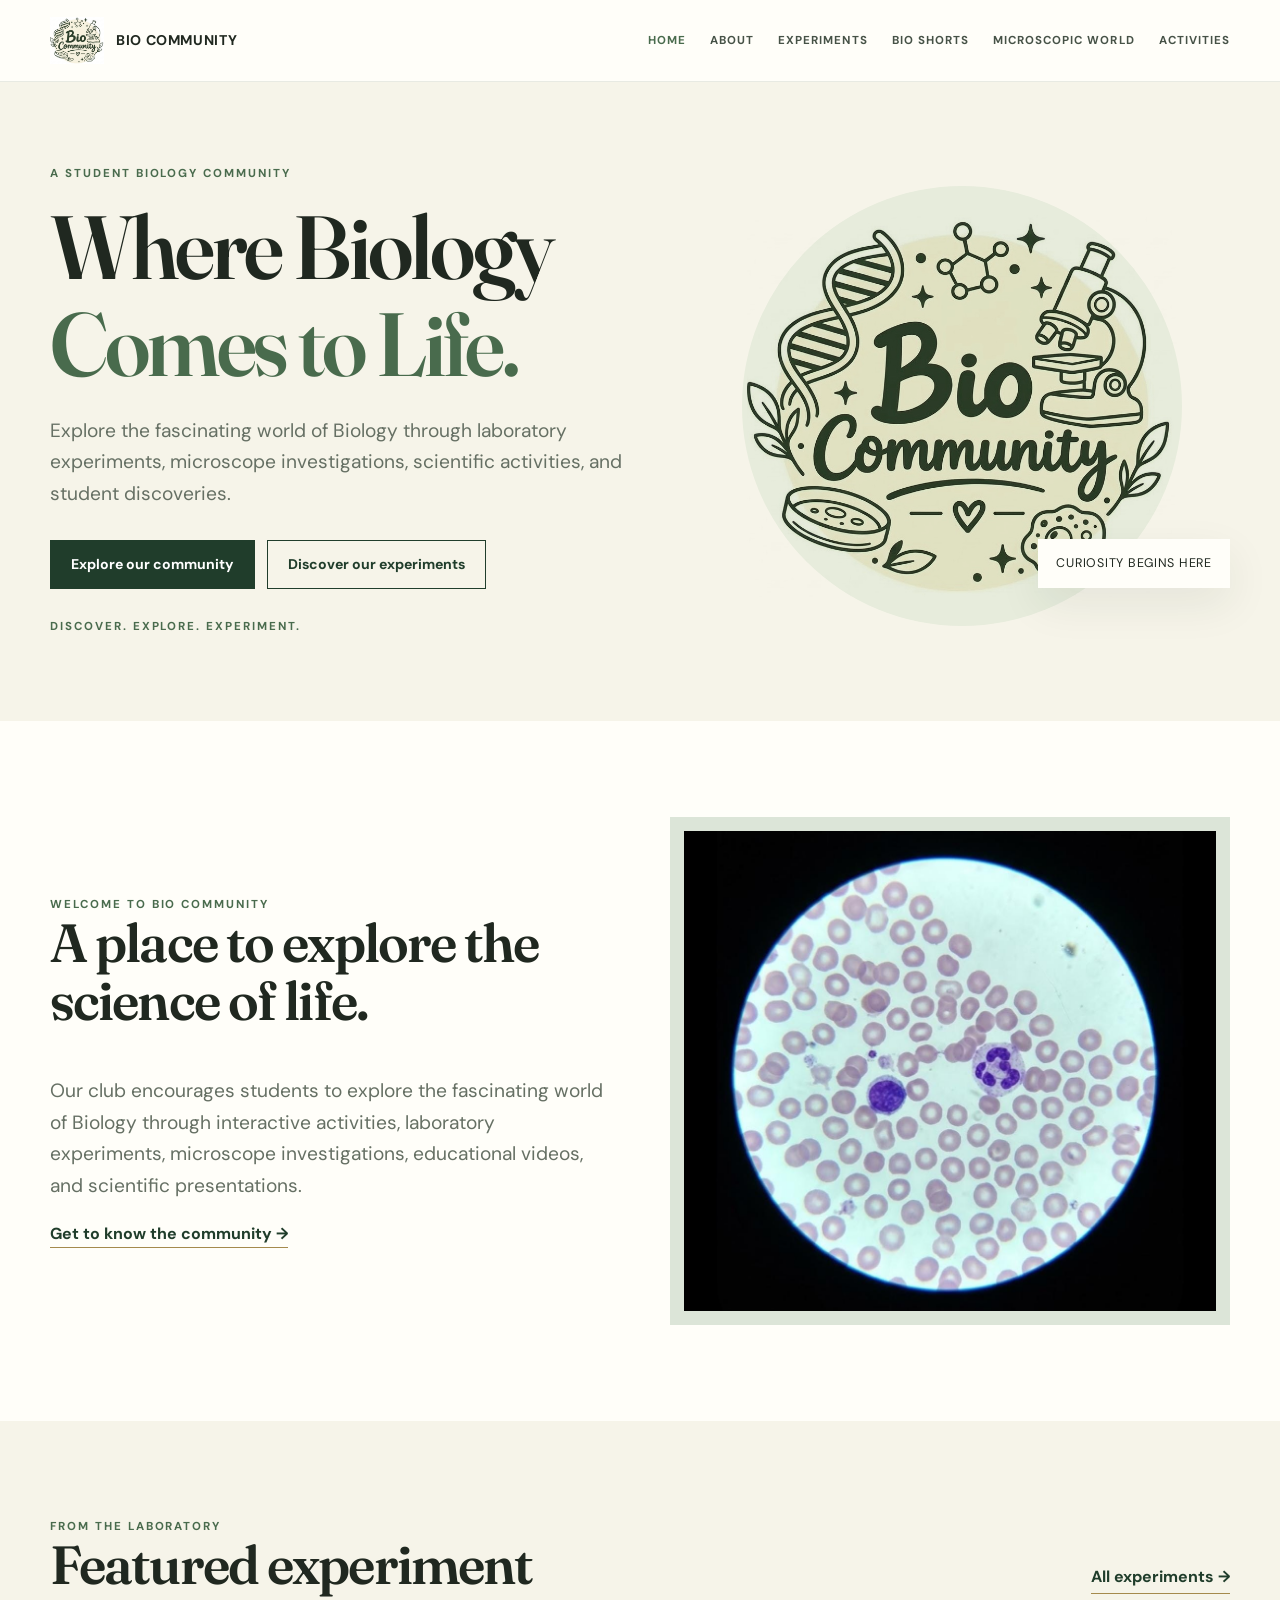
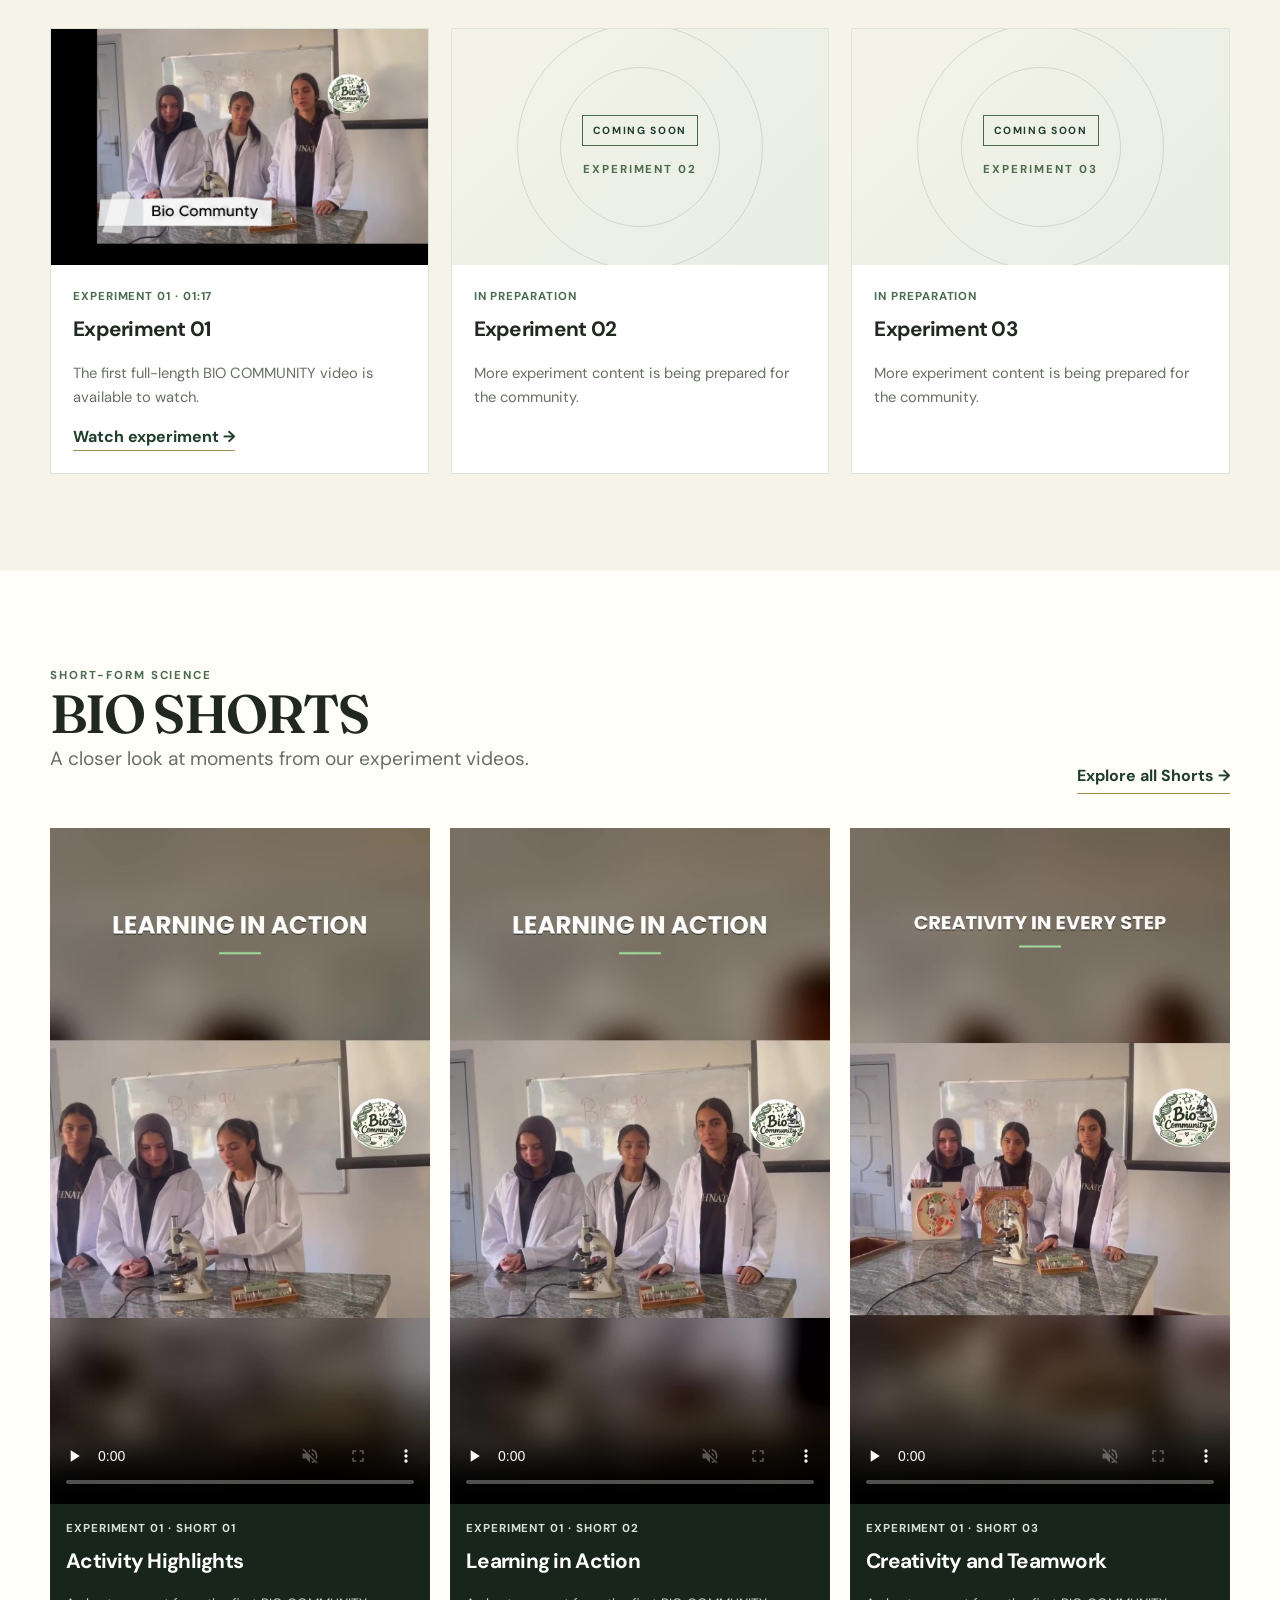
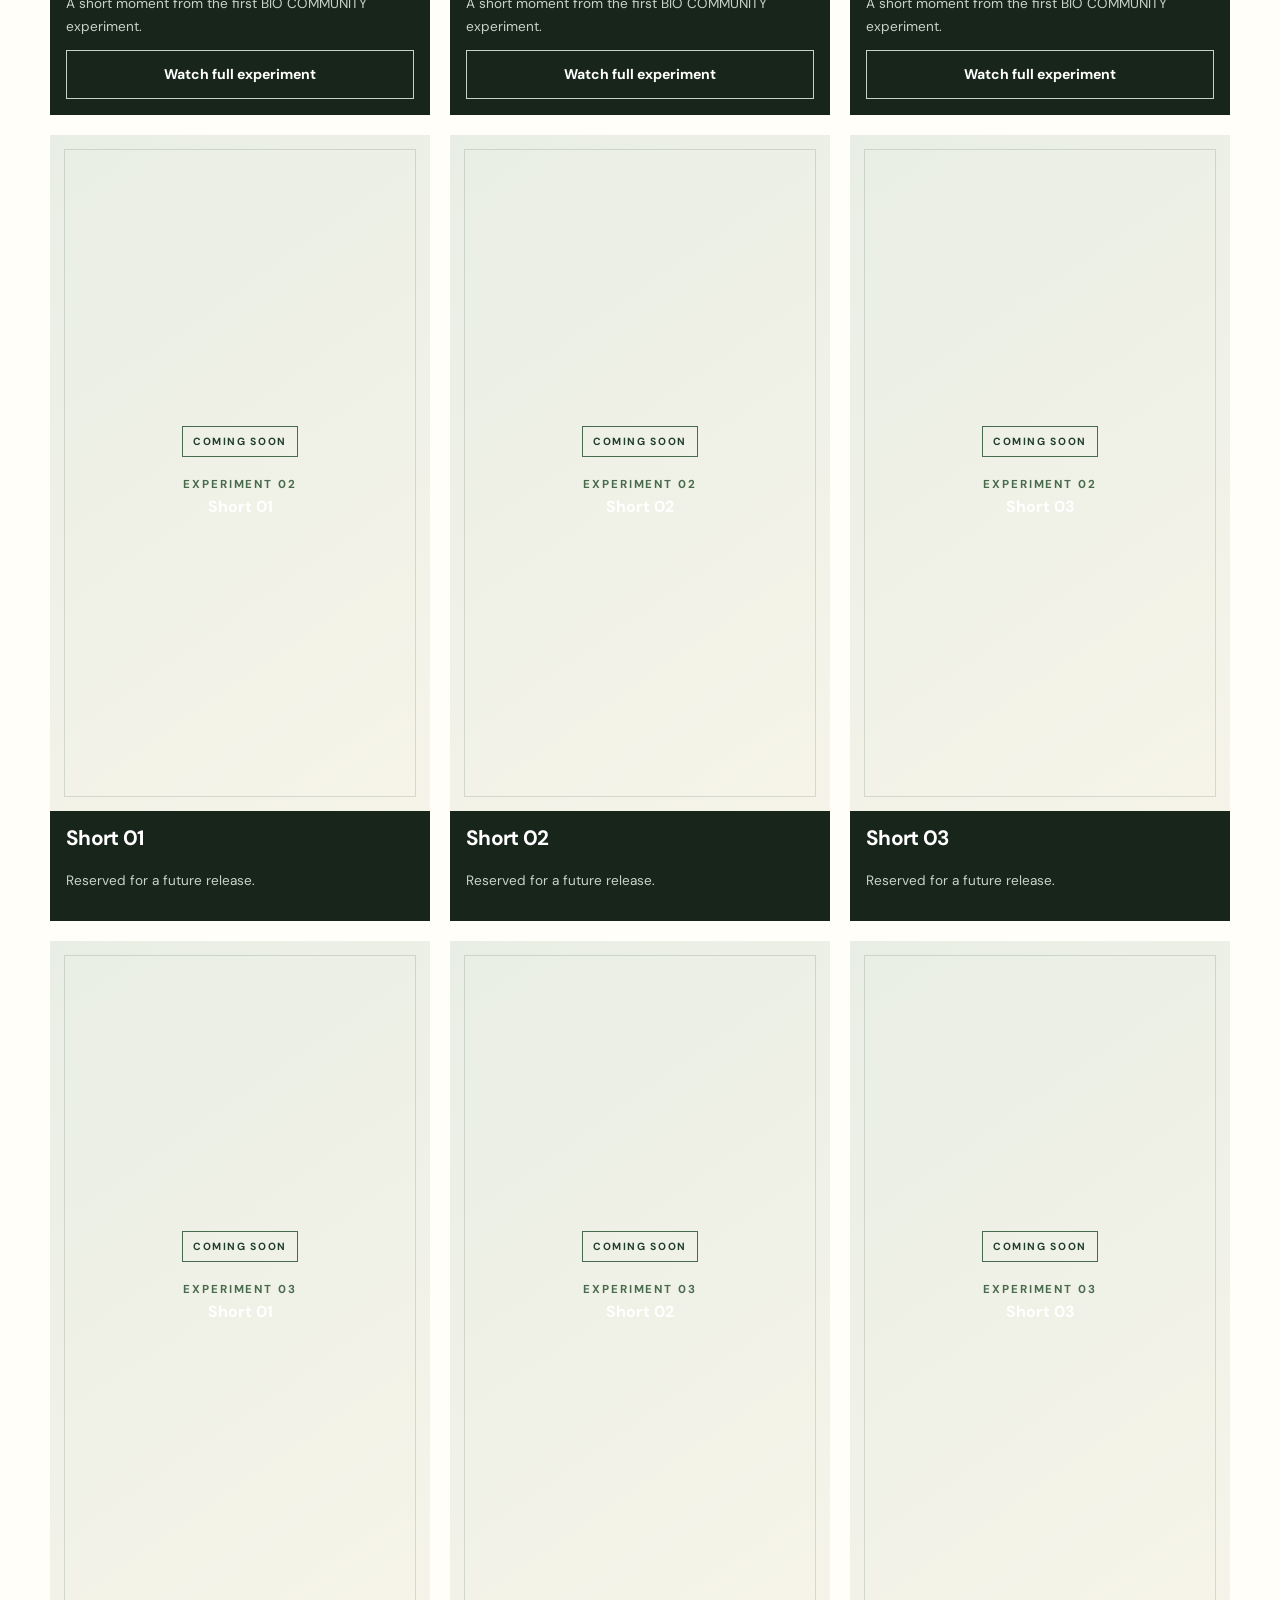
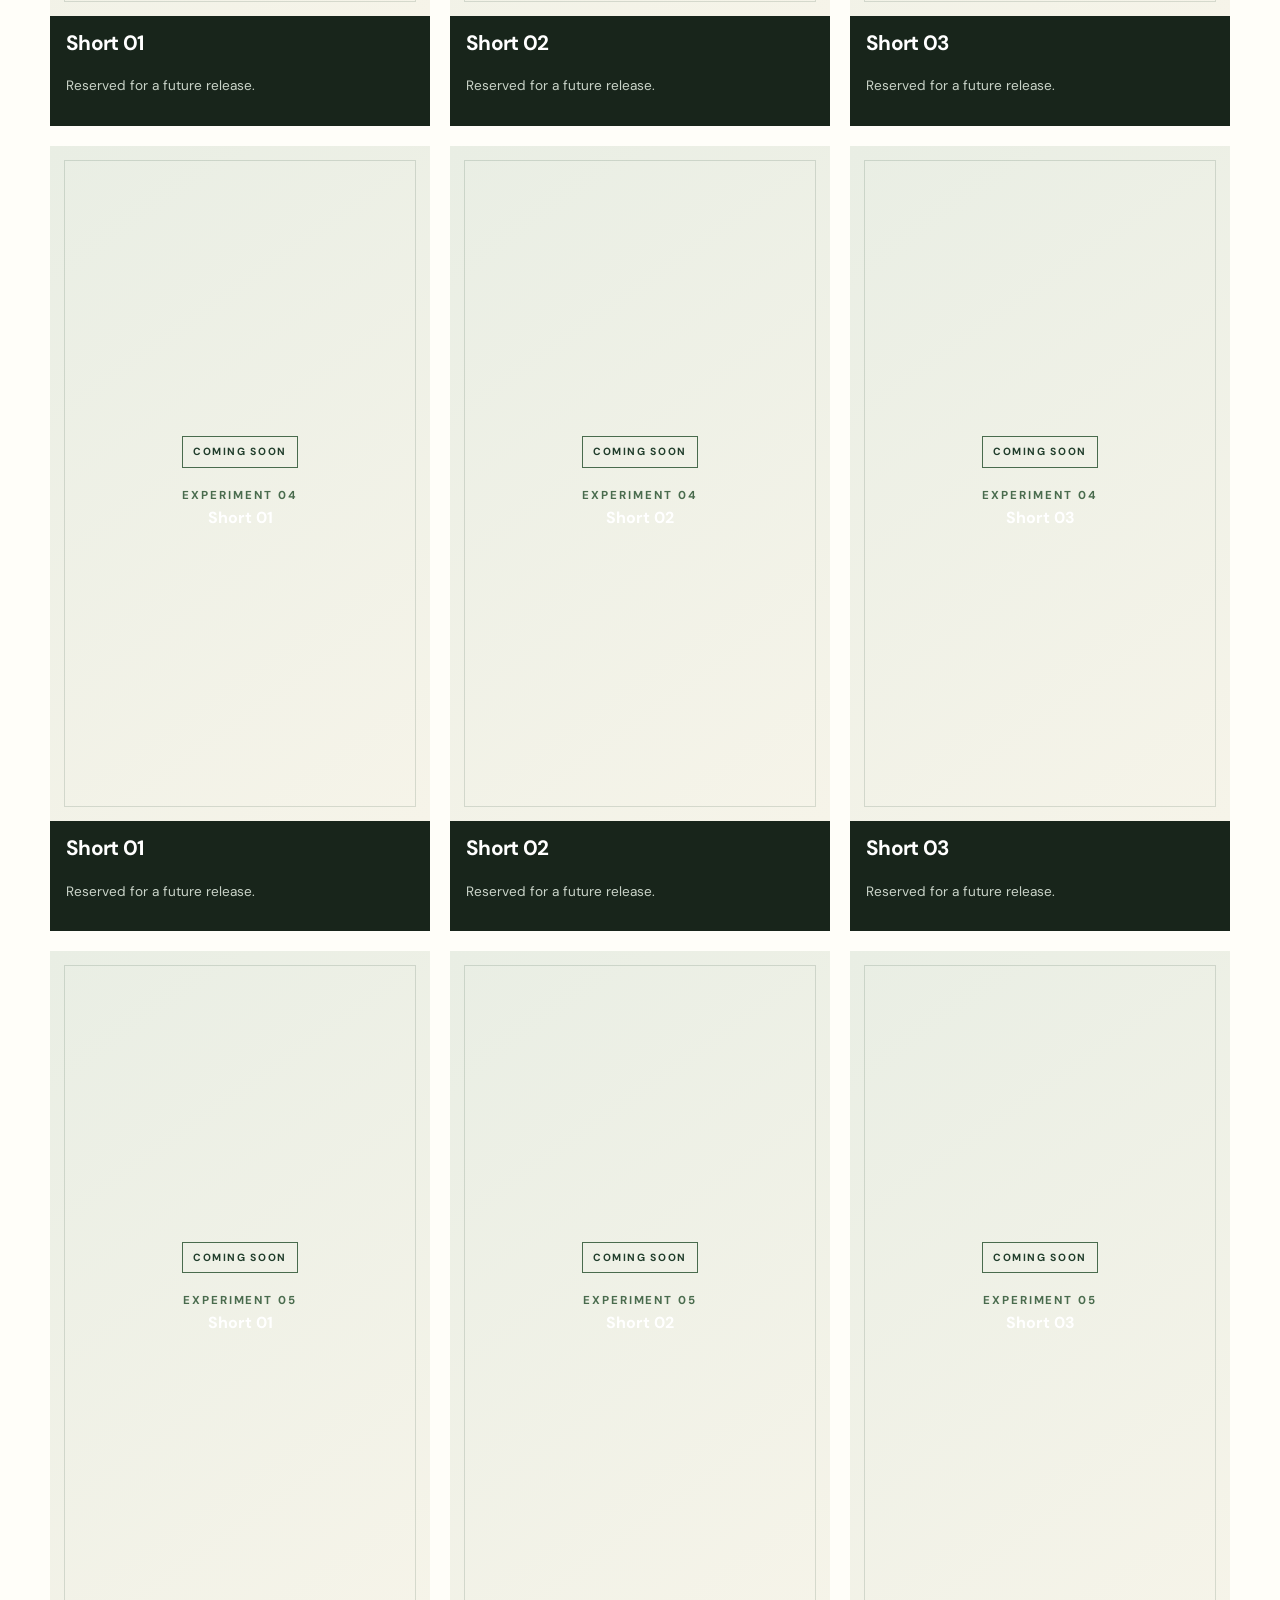
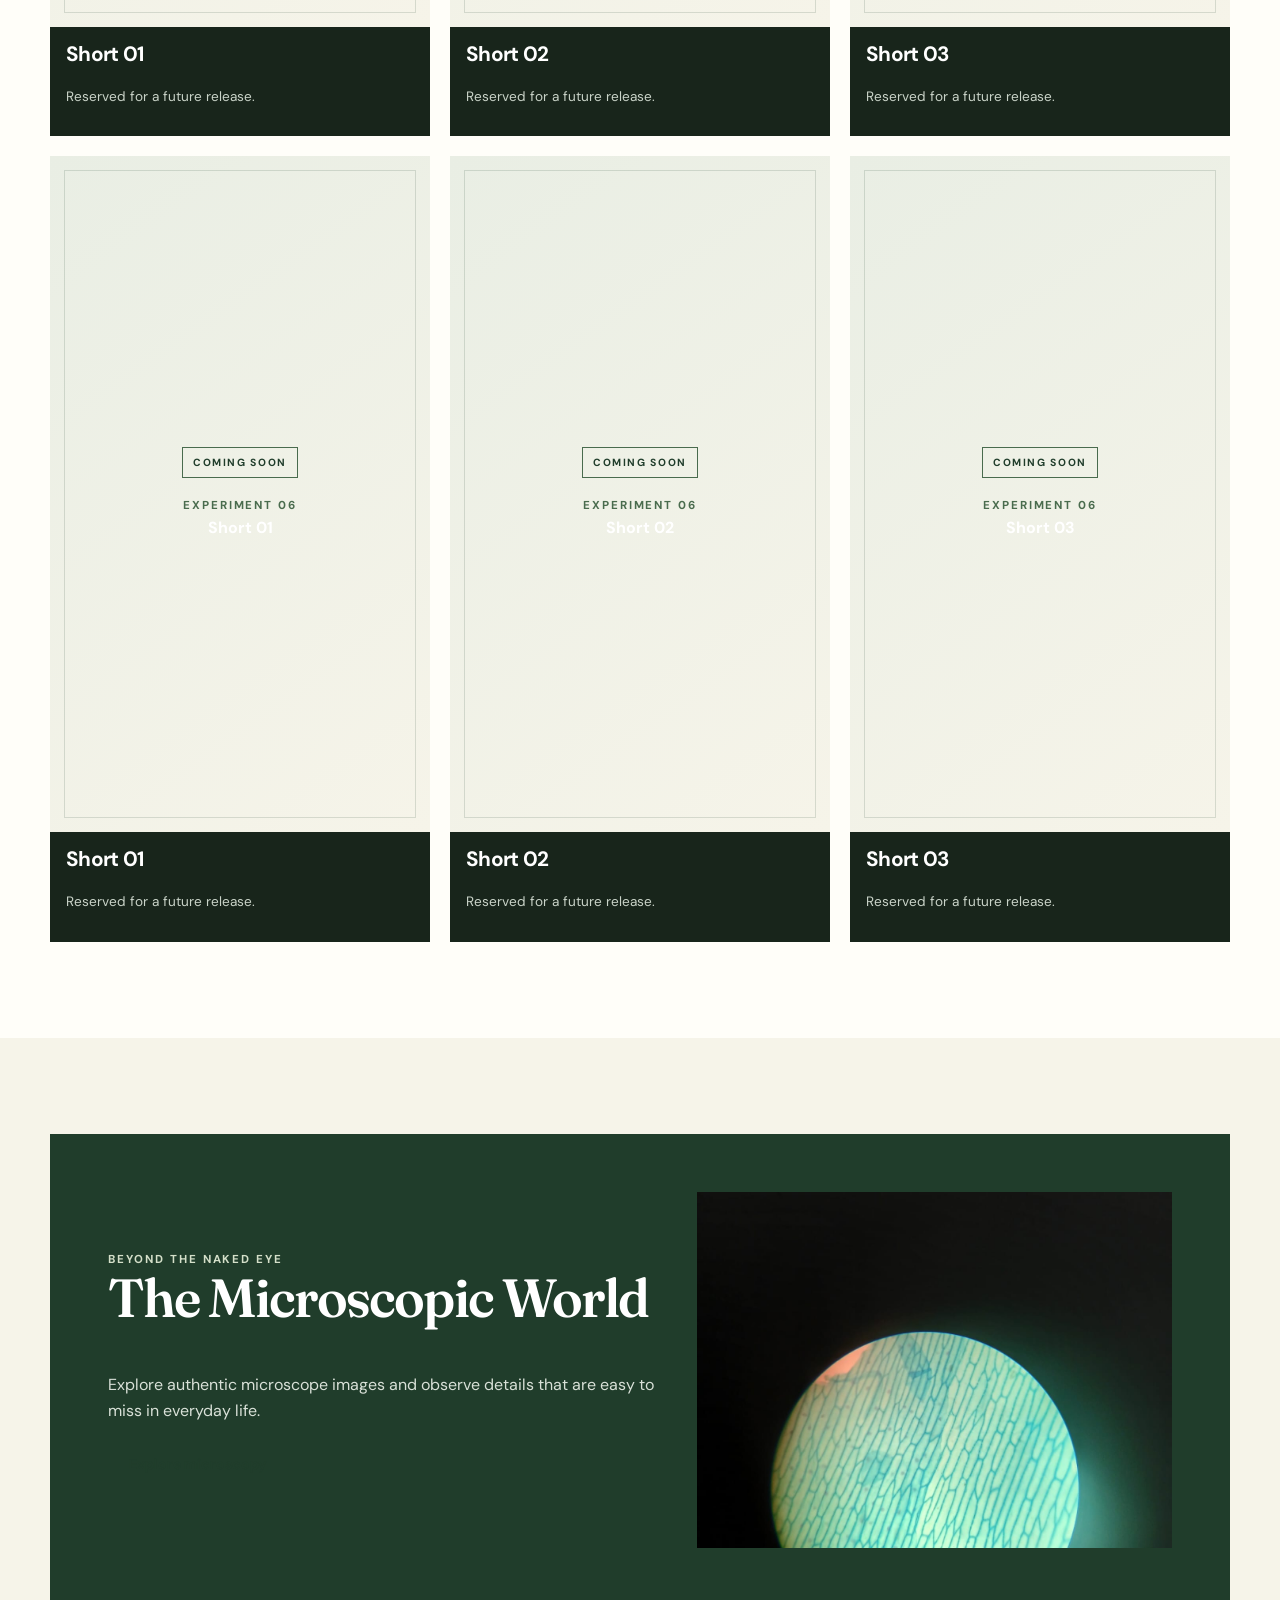
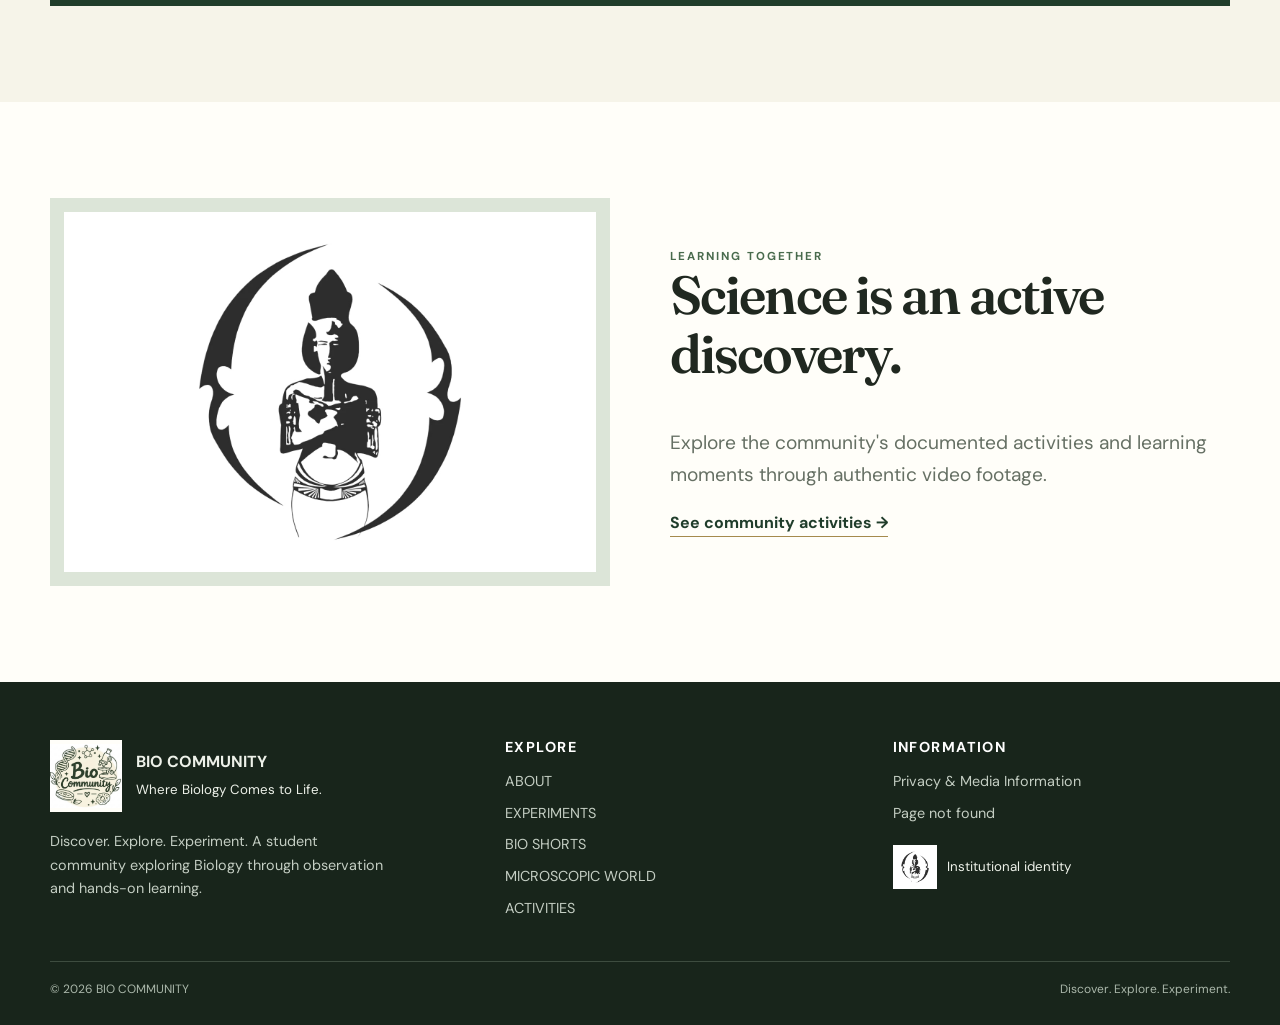
==== commit e8cf0992: "Remove developer credit from index.html Removed developer credit section from the HTML." ====
--- a/index.html
+++ b/index.html
@@ -1,14 +1,6 @@
 <!doctype html>
 <html lang="en" data-root=".">
 <head>
-  <div class="developer-credit">
-  Created by
-  <a href="https://omar-osama-ali.github.io/"
-     target="_blank"
-     rel="noopener noreferrer">
-    Omar Osama
-  </a>
-</div>
 <meta charset="utf-8"><meta name="viewport" content="width=device-width, initial-scale=1, viewport-fit=cover">
 <title>Where Biology Comes to Life | BIO COMMUNITY</title><meta name="description" content="Explore BIO COMMUNITY through experiments, microscope investigations, educational videos, and student activities.">
 <meta name="theme-color" content="#203d2b"><meta property="og:type" content="website"><meta property="og:title" content="Where Biology Comes to Life | BIO COMMUNITY"><meta property="og:description" content="Explore BIO COMMUNITY through experiments, microscope investigations, educational videos, and student activities."><meta property="og:image" content="./assets/images/branding/bio-community-logo.jpg">
